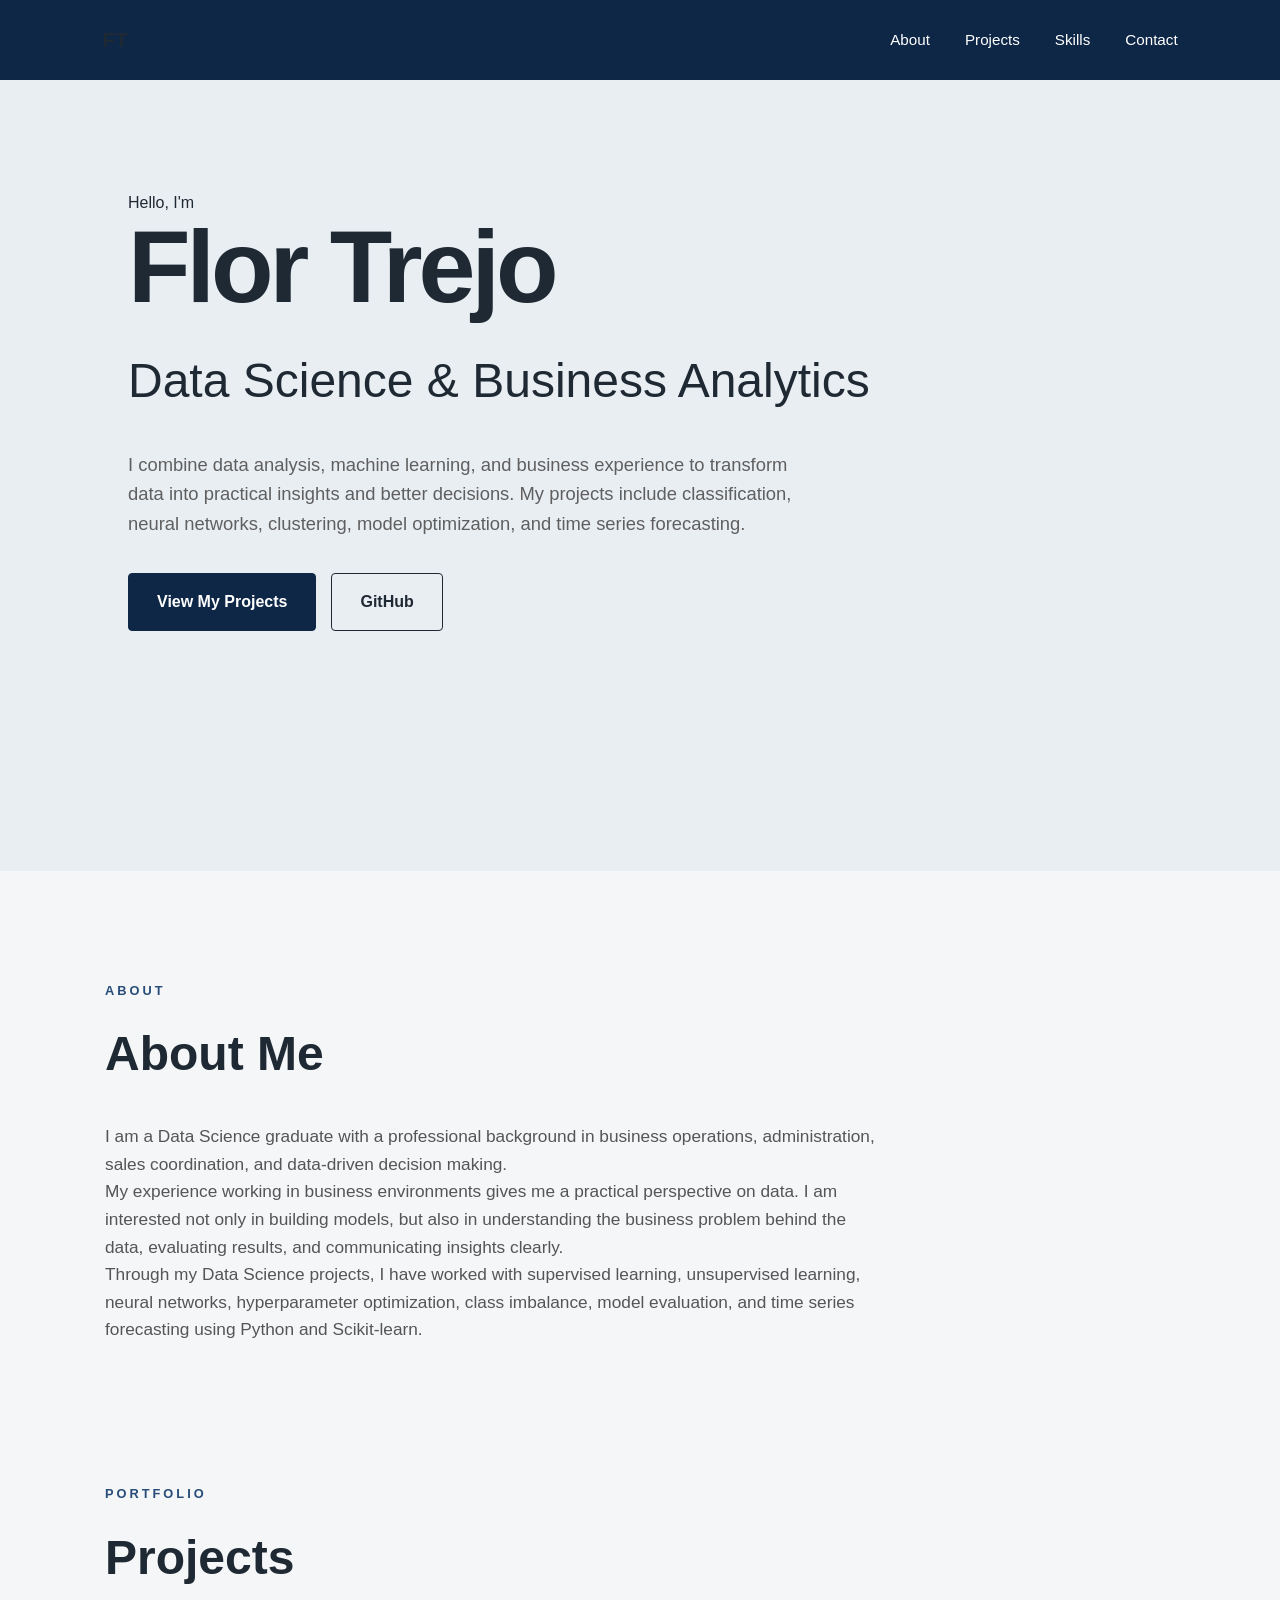
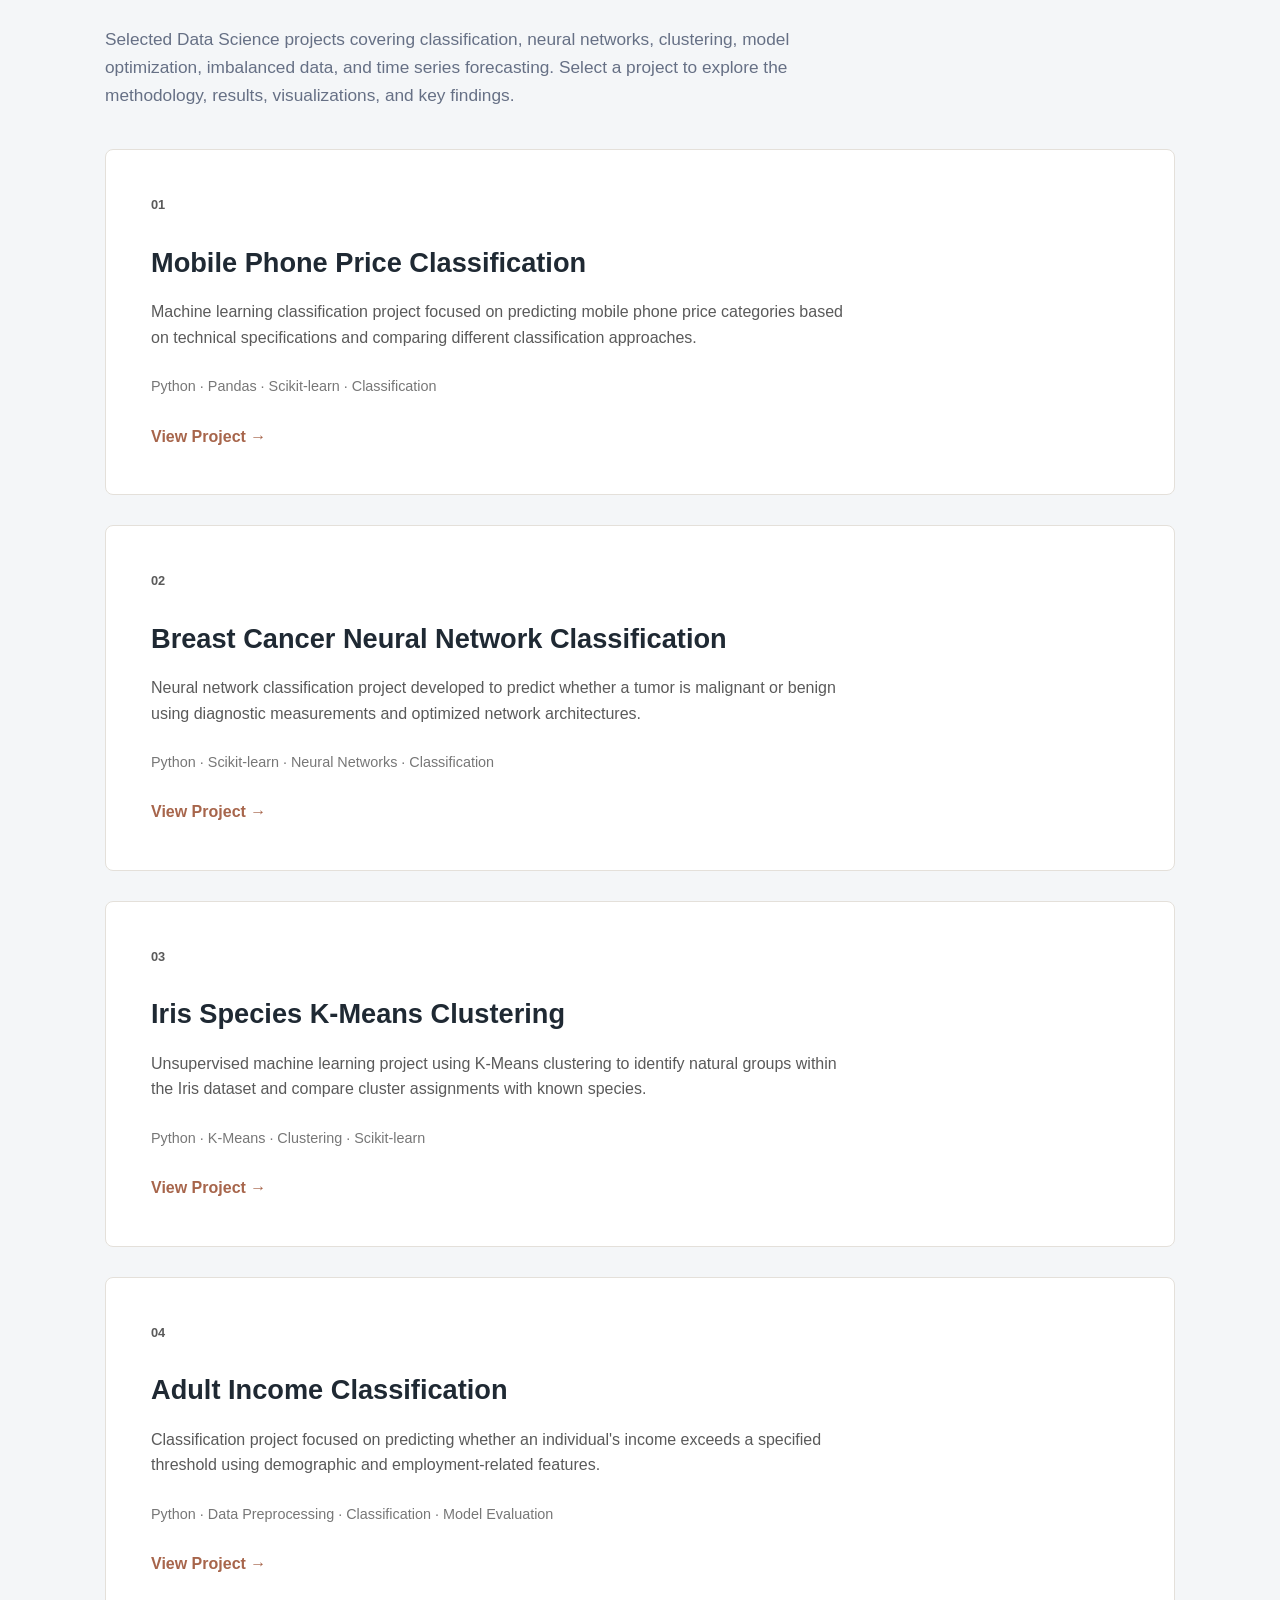
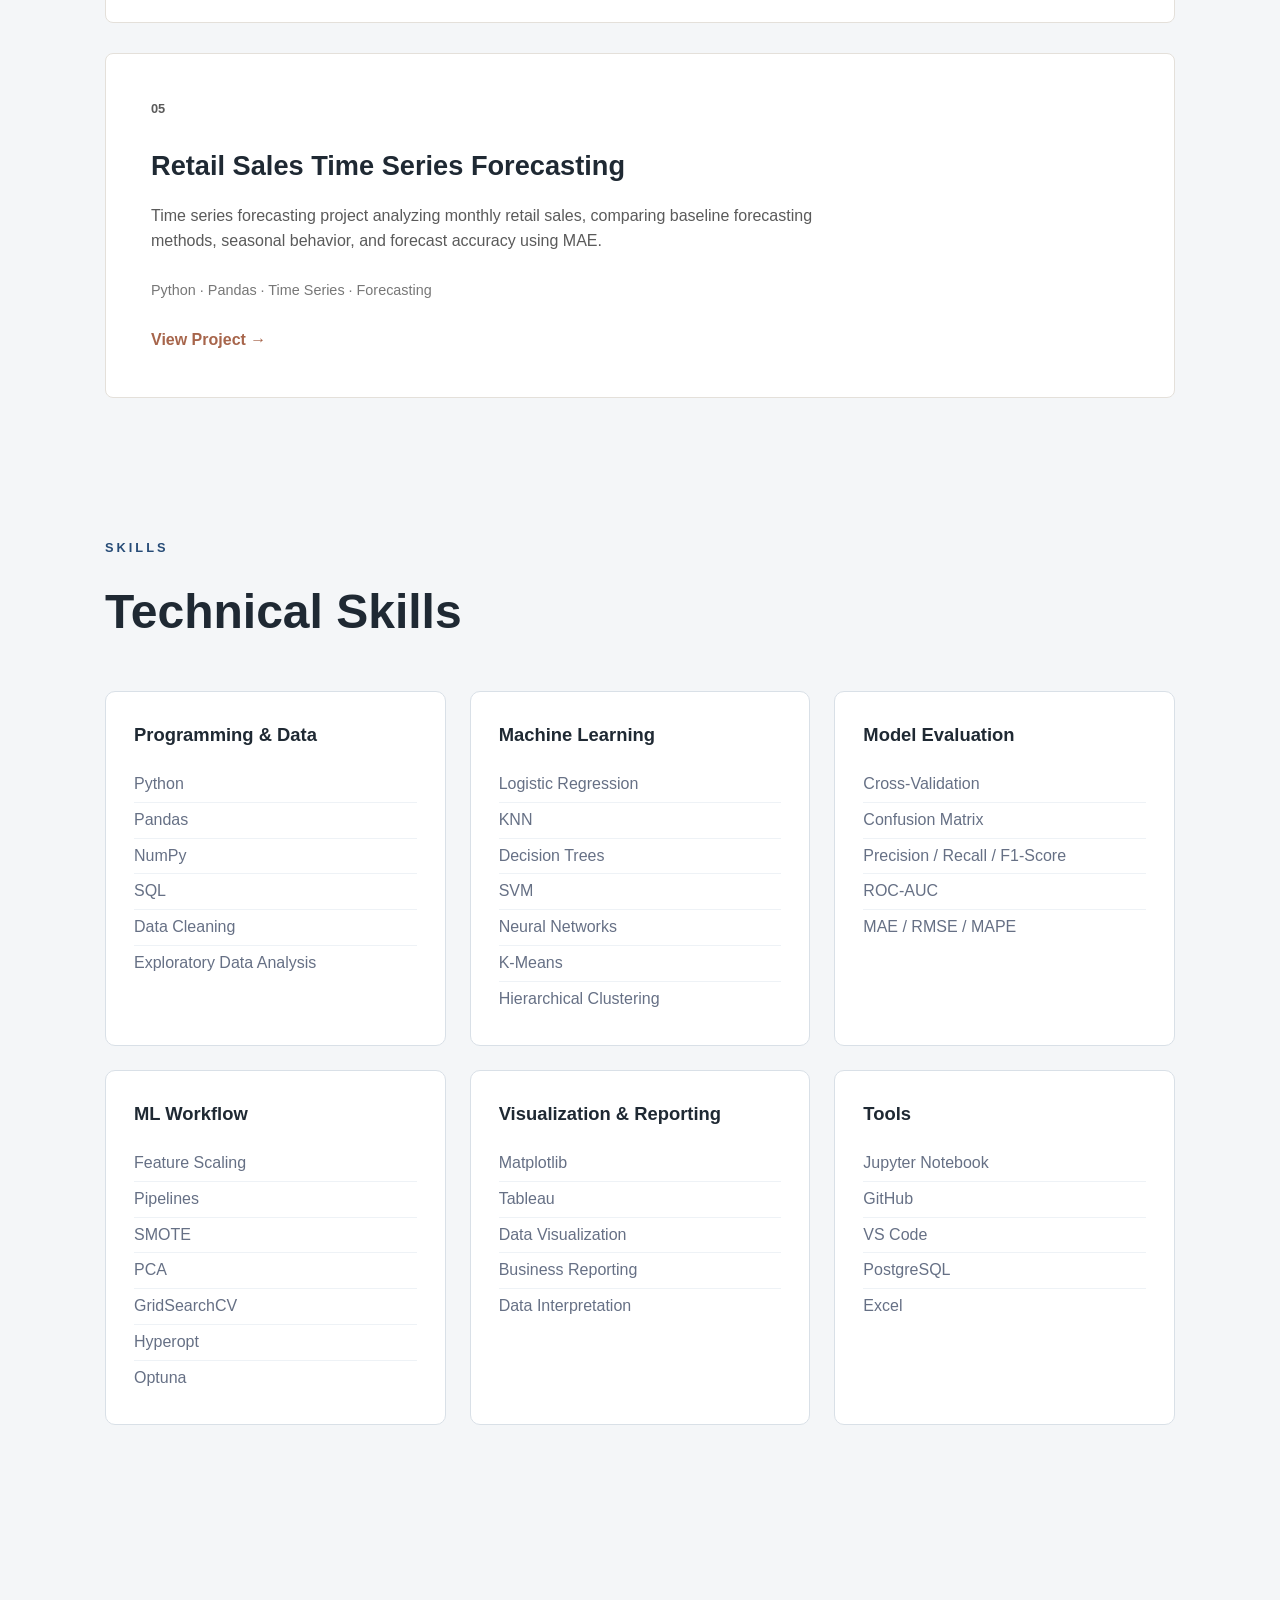
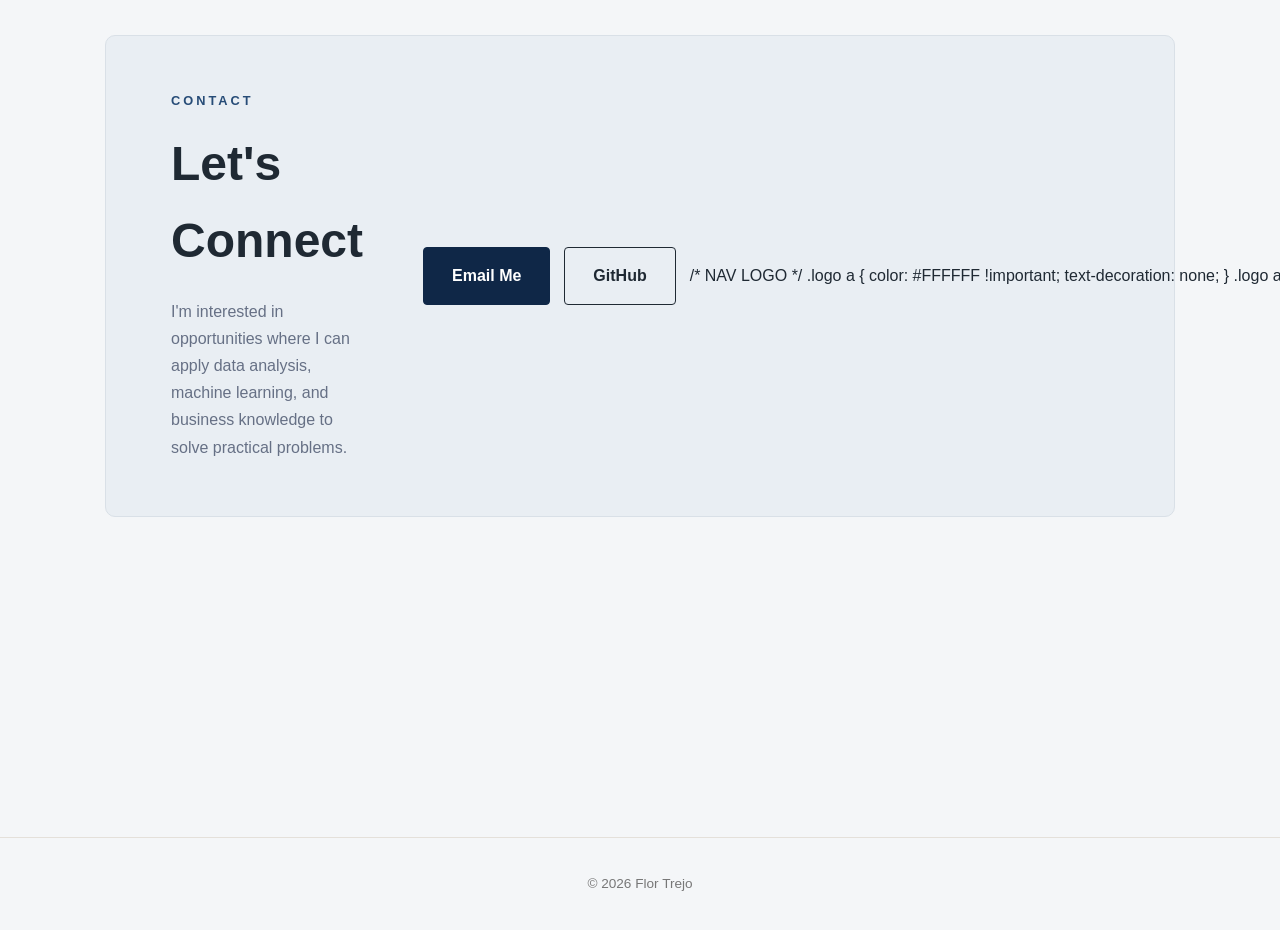
==== index.html @ 6ff49f72 "Update index.html" ====
<!DOCTYPE html>
<html lang="en">

<head>
    <meta charset="UTF-8">
    <meta name="viewport" content="width=device-width, initial-scale=1.0">

    <title>Flor Trejo | Data Science Portfolio</title>

    <link rel="stylesheet" href="style.css">
</head>

<body>

    <!-- Navigation -->
    <nav>
        <div class="logo">FT</div>

        <div class="nav-links">
            <a href="#about">About</a>
            <a href="#projects">Projects</a>
            <a href="#skills">Skills</a>
            <a href="#contact">Contact</a>
        </div>
    </nav>


    <!-- Hero Section -->
    <header>

        <p class="intro"><section class="hero">

    <div class="hero-content">

        <p class="hero-intro">Hello, I'm</p>

        <h1>Flor Trejo</h1>

        <h2>Data Science & Business Analytics</h2>

        <p class="hero-description">
            I combine data analysis, machine learning, and business experience
            to transform data into practical insights and better decisions.
            My projects include classification, neural networks, clustering,
            model optimization, and time series forecasting.
        </p>

        <div class="hero-buttons">

            <a href="#projects" class="primary-button">
                View My Projects
            </a>

            <a href="https://github.com/flortr3"
               target="_blank"
               class="secondary-button">
                GitHub
            </a>

        </div>

    </div>

</section>
        </p>

        </div>

    </header>

    <main>

        <!-- About -->
        <section id="about">

    <p class="section-label">ABOUT</p>

    <h2>About Me</h2>

    <p>
        I am a Data Science graduate with a professional background in
        business operations, administration, sales coordination, and
        data-driven decision making.
    </p>

    <p>
        My experience working in business environments gives me a practical
        perspective on data. I am interested not only in building models,
        but also in understanding the business problem behind the data,
        evaluating results, and communicating insights clearly.
    </p>

    <p>
        Through my Data Science projects, I have worked with supervised
        learning, unsupervised learning, neural networks, hyperparameter
        optimization, class imbalance, model evaluation, and time series
        forecasting using Python and Scikit-learn.
    </p>
        </section>

        <!-- Projects -->
<section id="projects">

    <p class="section-label">PORTFOLIO</p>

    <h2>Projects</h2>
    
<p class="projects-intro">
    Selected Data Science projects covering classification, neural networks,
    clustering, model optimization, imbalanced data, and time series
    forecasting. Select a project to explore the methodology, results,
    visualizations, and key findings.
</p>

    <!-- PROJECT 01 -->
    <div class="project-card">

        <p class="project-number">01</p>

        <h3>Mobile Phone Price Classification</h3>

        <p>
            Machine learning classification project focused on predicting
            mobile phone price categories based on technical specifications
            and comparing different classification approaches.
        </p>

        <div class="project-tools">
            Python · Pandas · Scikit-learn · Classification
        </div>

        <a href="projects/mobile-price.html" class="project-link">
    View Project →
        </a>

    </div>


    <!-- PROJECT 02 -->
    <div class="project-card">

        <p class="project-number">02</p>

        <h3>Breast Cancer Neural Network Classification</h3>

        <p>
            Neural network classification project developed to predict
            whether a tumor is malignant or benign using diagnostic
            measurements and optimized network architectures.
        </p>

        <div class="project-tools">
            Python · Scikit-learn · Neural Networks · Classification
        </div>

        <a href="projects/breast-cancer.html" class="project-link">
    View Project →
</a>

    </div>


    <!-- PROJECT 03 -->
    <div class="project-card">

        <p class="project-number">03</p>

        <h3>Iris Species K-Means Clustering</h3>

        <p>
            Unsupervised machine learning project using K-Means clustering
            to identify natural groups within the Iris dataset and compare
            cluster assignments with known species.
        </p>

        <div class="project-tools">
            Python · K-Means · Clustering · Scikit-learn
        </div>

       <a href="projects/iris-clustering.html" class="project-link">
    View Project →
</a>

    </div>


    <!-- PROJECT 04 -->
    <div class="project-card">

        <p class="project-number">04</p>

        <h3>Adult Income Classification</h3>

        <p>
            Classification project focused on predicting whether an
            individual's income exceeds a specified threshold using
            demographic and employment-related features.
        </p>

        <div class="project-tools">
            Python · Data Preprocessing · Classification · Model Evaluation
        </div>

        <a href="projects/adult-income.html" class="project-link">
    View Project →
</a>

    </div>


    <!-- PROJECT 05 -->
    <div class="project-card">

        <p class="project-number">05</p>

        <h3>Retail Sales Time Series Forecasting</h3>

        <p>
            Time series forecasting project analyzing monthly retail sales,
            comparing baseline forecasting methods, seasonal behavior,
            and forecast accuracy using MAE.
        </p>

        <div class="project-tools">
            Python · Pandas · Time Series · Forecasting
        </div>

<a href="projects/retail-forecasting.html" class="project-link">
    View Project →
</a>

    </div>

</section>


        <!-- Skills -->
    <section id="skills">

    <p class="section-label">SKILLS</p>

    <h2>Technical Skills</h2>

    <div class="skills-showcase">

        <div class="skill-card">
            <h3>Programming & Data</h3>
            <ul class="skill-list">
                <li>Python</li>
                <li>Pandas</li>
                <li>NumPy</li>
                <li>SQL</li>
                <li>Data Cleaning</li>
                <li>Exploratory Data Analysis</li>
            </ul>
        </div>

        <div class="skill-card">
            <h3>Machine Learning</h3>
            <ul class="skill-list">
                <li>Logistic Regression</li>
                <li>KNN</li>
                <li>Decision Trees</li>
                <li>SVM</li>
                <li>Neural Networks</li>
                <li>K-Means</li>
                <li>Hierarchical Clustering</li>
            </ul>
        </div>

        <div class="skill-card">
            <h3>Model Evaluation</h3>
            <ul class="skill-list">
                <li>Cross-Validation</li>
                <li>Confusion Matrix</li>
                <li>Precision / Recall / F1-Score</li>
                <li>ROC-AUC</li>
                <li>MAE / RMSE / MAPE</li>
            </ul>
        </div>

        <div class="skill-card">
            <h3>ML Workflow</h3>
            <ul class="skill-list">
                <li>Feature Scaling</li>
                <li>Pipelines</li>
                <li>SMOTE</li>
                <li>PCA</li>
                <li>GridSearchCV</li>
                <li>Hyperopt</li>
                <li>Optuna</li>
            </ul>
        </div>

        <div class="skill-card">
            <h3>Visualization & Reporting</h3>
            <ul class="skill-list">
                <li>Matplotlib</li>
                <li>Tableau</li>
                <li>Data Visualization</li>
                <li>Business Reporting</li>
                <li>Data Interpretation</li>
            </ul>
        </div>

        <div class="skill-card">
            <h3>Tools</h3>
            <ul class="skill-list">
                <li>Jupyter Notebook</li>
                <li>GitHub</li>
                <li>VS Code</li>
                <li>PostgreSQL</li>
                <li>Excel</li>
            </ul>
        </div>

    </div>

</section>   


        <!-- Contact -->
        <section id="contact">

    <div class="contact-card">

        <div class="contact-content">

            <div class="contact-text">

                <p class="section-label">CONTACT</p>

                <h2>Let's Connect</h2>

                <p>
                    I'm interested in opportunities where I can apply
                    data analysis, machine learning, and business knowledge
                    to solve practical problems.
                </p>

            </div>

            <div class="contact-buttons">

                <a href="mailto:flor.trejo.rdz@gmail.com"
   class="primary-button">
    Email Me
</a>

                <a href="https://github.com/flortr3"
                   target="_blank"
                   class="secondary-button">
                    GitHub
                </a>
/* NAV LOGO */

.logo a {
    color: #FFFFFF !important;
    text-decoration: none;
}

.logo a:hover {
    color: #D9E0E7 !important;
}
            </div>

        </div>

    </div>

</section>
      

    </main>


    <footer>
        <p>© 2026 Flor Trejo</p>
    </footer>

</body>

</html>
---- style.css ----
/* =========================
   GENERAL
========================= */

* {
    margin: 0;
    padding: 0;
    box-sizing: border-box;
}

html {
    scroll-behavior: smooth;
}

body {
    font-family: -apple-system, BlinkMacSystemFont, "Segoe UI", Roboto,
        Helvetica, Arial, sans-serif;

    background-color: #f8f7f4;
    color: #252525;
    line-height: 1.6;
}

a {
    text-decoration: none;
    color: inherit;
}

/* =========================
   NAVIGATION
========================= */

nav {
    width: 100%;
    height: 80px;

    display: flex;
    align-items: center;
    justify-content: space-between;

    padding: 0 8%;

    background-color: #f8f7f4;

    position: sticky;
    top: 0;
    z-index: 100;

    border-bottom: 1px solid #e4e0da;
}

.logo {
    font-size: 1.25rem;
    font-weight: 700;
    letter-spacing: 1px;
}

.nav-links {
    display: flex;
    gap: 35px;
}

.nav-links a {
    font-size: 0.95rem;
    color: #4c4c4c;
    transition: 0.2s;
}

.nav-links a:hover {
    color: #a7654b;
}

/* =========================
   HERO
========================= */

header {
    min-height: 78vh;

    display: flex;
    flex-direction: column;
    justify-content: center;

    padding: 100px 10%;

    background-color: var(--section-background);
}

.intro {
    font-size: 1.05rem;
    margin-bottom: 10px;
    color: #a7654b;
    font-weight: 600;
}

header h1 {
    font-size: clamp(4rem, 8vw, 7rem);
    line-height: 1;
    letter-spacing: -4px;
    margin-bottom: 25px;
}

header h2 {
    font-size: clamp(1.5rem, 3vw, 2.3rem);
    font-weight: 500;
    margin-bottom: 20px;
}

.hero-description {
    max-width: 700px;
    font-size: 1.15rem;
    color: #5f5f5f;
    margin-bottom: 35px;
}

.hero-buttons {
    display: flex;
    gap: 15px;
    flex-wrap: wrap;
}

/* =========================
   BUTTONS
========================= */

.primary-button {
    display: inline-block;
    background-color: #0F2747;
    color: #FFFFFF;
    padding: 15px 28px;
    border-radius: 4px;
    text-decoration: none;
    font-weight: 600;
    border: 1px solid #0F2747;
    transition: all 0.2s ease;
}

.primary-button:hover {
    background-color: #274C77;
    border-color: #274C77;
}

.secondary-button {
    display: inline-block;
    background-color: transparent;
    color: #1F2933;
    padding: 15px 28px;
    border-radius: 4px;
    text-decoration: none;
    font-weight: 600;
    border: 1px solid #1F2933;
    transition: all 0.2s ease;
}

.secondary-button:hover {
    background-color: #0F2747;
    color: #FFFFFF;
    border-color: #0F2747;
}
/* =========================
   MAIN
========================= */

main {
    max-width: 1150px;
    margin: auto;
    padding: 110px 40px;
}

section {
    margin-bottom: 140px;
}

.section-label {
    font-size: 0.8rem;
    letter-spacing: 3px;
    font-weight: 700;
    color: #a7654b;
    margin-bottom: 15px;
}

section h2 {
    font-size: clamp(2rem, 4vw, 3rem);
    margin-bottom: 30px;
}

section > p {
    max-width: 780px;
    font-size: 1.08rem;
    color: #555;
}

/* =========================
   PROJECT
========================= */

.project-card {
    margin-top: 30px;
margin-bottom: 30px;

    background-color: #ffffff;

    border: 1px solid #e4e0da;

    padding: 45px;

    border-radius: 8px;

    transition: transform 0.2s, box-shadow 0.2s;
}

.project-card:hover {
    transform: translateY(-4px);

    box-shadow:
        0 12px 30px rgba(0, 0, 0, 0.07);
}

.project-number {
    font-size: 0.8rem;
    font-weight: 700;
    color: #a7654b;
    margin-bottom: 25px;
}

.project-card h3 {
    font-size: 1.7rem;
    margin-bottom: 15px;
}

.project-card > p {
    max-width: 700px;
    color: #5a5a5a;
}

.project-tools {
    margin-top: 25px;
    margin-bottom: 25px;

    font-size: 0.9rem;
    color: #777;
}

.project-link {
    font-weight: 600;
    color: #a7654b;
}

.project-link:hover {
    text-decoration: underline;
}

/* =========================
   SKILLS
========================= */

.skills-grid {
    display: grid;

    grid-template-columns:
        repeat(auto-fit, minmax(180px, 1fr));

    gap: 15px;

    margin-top: 35px;
}

.skills-grid span {
    background-color: white;

    border: 1px solid #e4e0da;

    padding: 16px 20px;

    border-radius: 5px;

    font-size: 0.95rem;
}

/* =========================
   CONTACT
========================= */

.contact-card {
    background-color: var(--section-background);
    border: 1px solid var(--border);
    border-radius: 10px;
}

/* =========================
   PROJECT RESOURCES
========================= */

.resource-section {
    background-color: #E9EEF3;
    border-radius: 10px;
    padding: 50px 55px;
}

.resource-content {
    display: flex;
    align-items: flex-end;
    justify-content: space-between;
    gap: 50px;
}

.resource-content h2 {
    margin-bottom: 15px;
}

.resource-content p:not(.section-label) {
    max-width: 650px;
    color: #5f5f5f;
}

.resource-buttons {
    display: flex;
    gap: 14px;
    flex-shrink: 0;
}

/* =========================
   FOOTER
========================= */

footer {
    border-top: 1px solid #e4e0da;

    padding: 35px 8%;

    text-align: center;

    font-size: 0.85rem;
    color: #777;
}

/* =========================
   MOBILE
========================= */
/* =========================
   PROJECT RESULTS
========================= */

.results-grid {
    display: grid;
    grid-template-columns: repeat(auto-fit, minmax(200px, 1fr));
    gap: 20px;
    margin-top: 40px;
}

.result-card {
    background-color: white;
    border: 1px solid #e4e0da;
    border-radius: 8px;
    padding: 30px;
}

.result-card p {
    font-size: 0.9rem;
    color: #666;
    margin-bottom: 10px;
}

.result-card h3 {
    font-size: 2.2rem;
    margin-bottom: 5px;
}

.result-card span {
    font-size: 0.8rem;
    color: #a7654b;
    text-transform: uppercase;
    letter-spacing: 1px;
}


.findings-list {
    margin-top: 40px;
    display: grid;
    gap: 25px;
}

.findings-list div {
    border-left: 3px solid #a7654b;
    padding-left: 25px;
}

.findings-list strong {
    display: block;
    font-size: 1.15rem;
    margin-bottom: 5px;
}

.findings-list p {
    color: #666;
    max-width: 750px;
}
/* =========================
   PROJECT VISUALIZATIONS
========================= */

.visualization-grid {
    display: grid;
    grid-template-columns: repeat(auto-fit, minmax(300px, 1fr));
    gap: 30px;
    margin-top: 45px;
}

.visualization-card {
    background-color: white;
    border: 1px solid #e4e0da;
    border-radius: 8px;
    overflow: hidden;
}

.visualization-card img {
    width: 100%;
    display: block;
}

.visualization-card h3 {
    font-size: 1.15rem;
    padding: 22px 25px 8px;
}

.visualization-card p {
    padding: 0 25px 25px;
    color: #666;
    font-size: 0.95rem;
}

.contribution-result {
    max-width: 320px;
    margin-top: 35px;
}

/* =========================
   SHARED PROJECT COLOR SYSTEM
========================= */

:root {

    --background: #F4F6F8;

    --section-background: #E9EEF3;

    --card-background: #FFFFFF;

    --text-primary: #1F2933;

    --text-secondary: #667085;

    --accent: #274C77;

    --border: #D9E0E7;

    --navy: #0F2747;
}


/* GENERAL PROJECT COLORS */

body {
    background-color: var(--background);
    color: var(--text-primary);
}

main {
    background-color: var(--background);
}

section {
    background-color: transparent;
}


/* LABELS */

.section-label {
    color: var(--accent);
}


/* RESULT CARDS */

.result-card {
    background-color: var(--card-background);
    border: 1px solid var(--border);
}

.result-card p {
    color: var(--text-secondary);
}

.result-card span {
    color: var(--accent);
}


/* SKILL CARDS */

.skills-grid span {
    background-color: var(--card-background);
    border: 1px solid var(--border);
    color: var(--text-primary);
}


/* FINDINGS */

.findings-list div {
    border-left-color: var(--accent);
}

.findings-list p {
    color: var(--text-secondary);
}

/* VISUALIZATION CARDS */

.visualization-card {
    background-color: var(--card-background);
    border: 1px solid var(--border);
}

.visualization-card p {
    color: var(--text-secondary);
}


/* RESOURCES */

.resource-section {
    background-color: #E9EEF3;
    border-radius: 10px;
    padding: 70px 80px;
}

.resource-content {
    display: flex;
    align-items: center;
    justify-content: space-between;
    gap: 60px;
}

.resource-content > div:first-child {
    max-width: 620px;
}

.resource-buttons {
    display: flex;
    gap: 16px;
    flex-wrap: wrap;
}

/* BUTTONS */

.primary-button {
    background-color: var(--navy);
    color: white;
}

.primary-button:hover {
    background-color: var(--accent);
}

.secondary-button {
    border: 1px solid var(--text-primary);
    color: var(--text-primary);
}

.secondary-button:hover {
    background-color: var(--text-primary);
    color: white;
}
/* =========================
   PORTFOLIO SKILLS
========================= */

.skill-category {
    background-color: white;
    border: 1px solid var(--border);
    border-radius: 8px;
    padding: 28px;
}

.skill-category h3 {
    font-size: 1.05rem;
    margin-bottom: 12px;
}

.skill-category p {
    color: var(--text-secondary);
    line-height: 1.7;
    font-size: 0.95rem;
}

/* PROJECT INTRO */

.projects-intro {
    max-width: 760px;
    color: var(--text-secondary);
    margin-bottom: 40px;
}

/* CONTACT BUTTONS */

/* =========================
   HOMEPAGE SKILLS SECTION
========================= */

.skills-showcase {
    display: grid;
    grid-template-columns: repeat(3, minmax(0, 1fr));
    gap: 24px;
    margin-top: 40px;
}

.skill-card {
    background-color: #FFFFFF;
    border: 1px solid #D9E0E7;
    border-radius: 10px;
    padding: 28px;
}

.skill-card h3 {
    font-size: 1.15rem;
    margin-bottom: 18px;
    color: #1F2933;
}

.skill-list {
    list-style: none;
    padding: 0;
    margin: 0;
}

.skill-list li {
    color: #667085;
    line-height: 1.8;
    padding: 3px 0;
    border-bottom: 1px solid #EEF2F6;
}

.skill-list li:last-child {
    border-bottom: none;
}
/* =========================
   CONTACT SECTION - FINAL
========================= */

#contact {
    padding-top: 70px;
    padding-bottom: 70px;
}

.contact-card {
    background-color: var(--section-background);
    border: 1px solid var(--border);
    border-radius: 10px;
    padding: 55px 65px;
}

.contact-content {
    display: flex;
    align-items: center;
    justify-content: space-between;
    gap: 60px;
}

.contact-text {
    max-width: 680px;
}

.contact-text h2 {
    margin-bottom: 18px;
}

.contact-text p:not(.section-label) {
    color: var(--text-secondary);
    line-height: 1.7;
    margin: 0;
}

.contact-buttons {
    display: flex;
    align-items: center;
    gap: 14px;
    flex-shrink: 0;
}

@media (max-width: 768px) {
   .contact-card {
    padding: 40px 25px;
}

.contact-content {
    flex-direction: column;
    align-items: flex-start;
    gap: 30px;
}

.contact-buttons {
    width: 100%;
    flex-direction: column;
}

.contact-buttons a {
    width: 100%;
    text-align: center;
}
   .skills-showcase {
    grid-template-columns: 1fr;
}
   nav {
    background-color: #0F2747;
}

.resource-section {
    padding: 40px 25px;
}

.resource-content {
    flex-direction: column;
    align-items: flex-start;
    gap: 30px;
}

.resource-buttons {
    width: 100%;
    flex-direction: column;
}

.resource-buttons a {
    width: 100%;
    text-align: center;
}
.resource-section {
    padding: 35px 25px;
}

.resource-content {
    flex-direction: column;
    align-items: flex-start;
    gap: 30px;
}

.resource-buttons {
    width: 100%;
    flex-direction: column;
}

.resource-buttons a {
    text-align: center;
    width: 100%;
}
    nav {
        height: 70px;
        padding: 0 25px;
    }

    .nav-links {
        gap: 15px;
    }

    .nav-links a {
        font-size: 0.8rem;
    }

    header {
        min-height: 75vh;
        padding: 80px 25px;
    }

    header h1 {
        letter-spacing: -2px;
    }

    main {
        padding: 80px 25px;
    }

    section {
        margin-bottom: 90px;
    }

    .project-card {
        padding: 30px;
    }

    #contact {
        padding: 35px 25px;
    }
}

/* =========================
   NAVIGATION - DEEP NAVY
========================= */

nav {
    background-color: #0F2747;
    border-bottom: none;
}

.nav-links a {
    color: #FFFFFF;
}

.nav-links a:hover {
    color: #B8C7D9;
}

.logo a {
    color: #FFFFFF;
    font-weight: 700;
    text-decoration: none;
    letter-spacing: 1px;
}

/* =========================
   PROJECT PAGE COLORS
========================= */

body {
    background-color: #F4F6F8;
    color: #1F2933;
}

main {
    background-color: #F4F6F8;
}

.section-label {
    color: #274C77;
}

.result-card {
    background-color: #FFFFFF;
    border: 1px solid #D9E0E7;
}

.result-card p {
    color: #667085;
}

.result-card span {
    color: #274C77;
}

.visualization-card {
    background-color: #FFFFFF;
    border: 1px solid #D9E0E7;
}

.visualization-card p {
    color: #667085;
}

.findings-list div {
    border-left: 3px solid #274C77;
}

.findings-list p {
    color: #667085;
}

.skills-grid span {
    background-color: #FFFFFF;
    border: 1px solid #D9E0E7;
    color: #1F2933;
}
.logo a {
    color: #FFFFFF !important;
}

.resource-section {
    background-color: #E9EEF3;
}
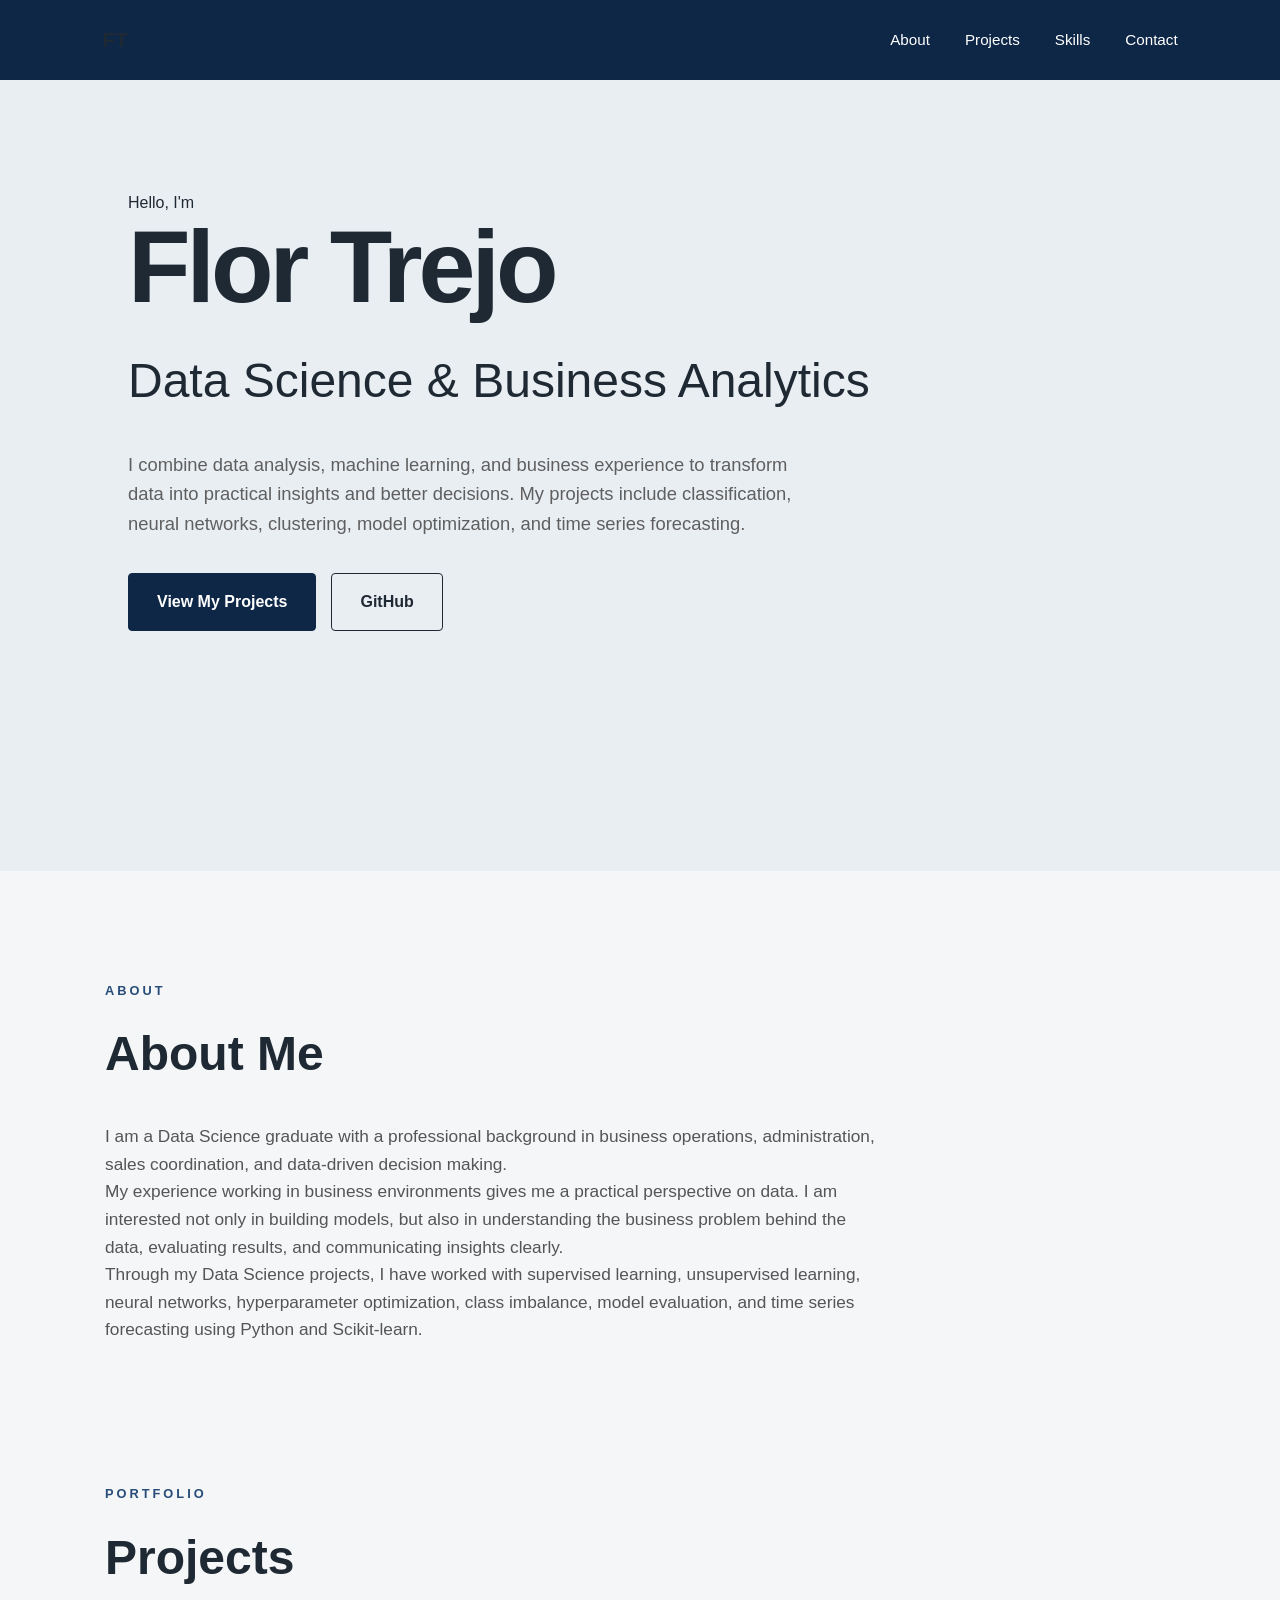
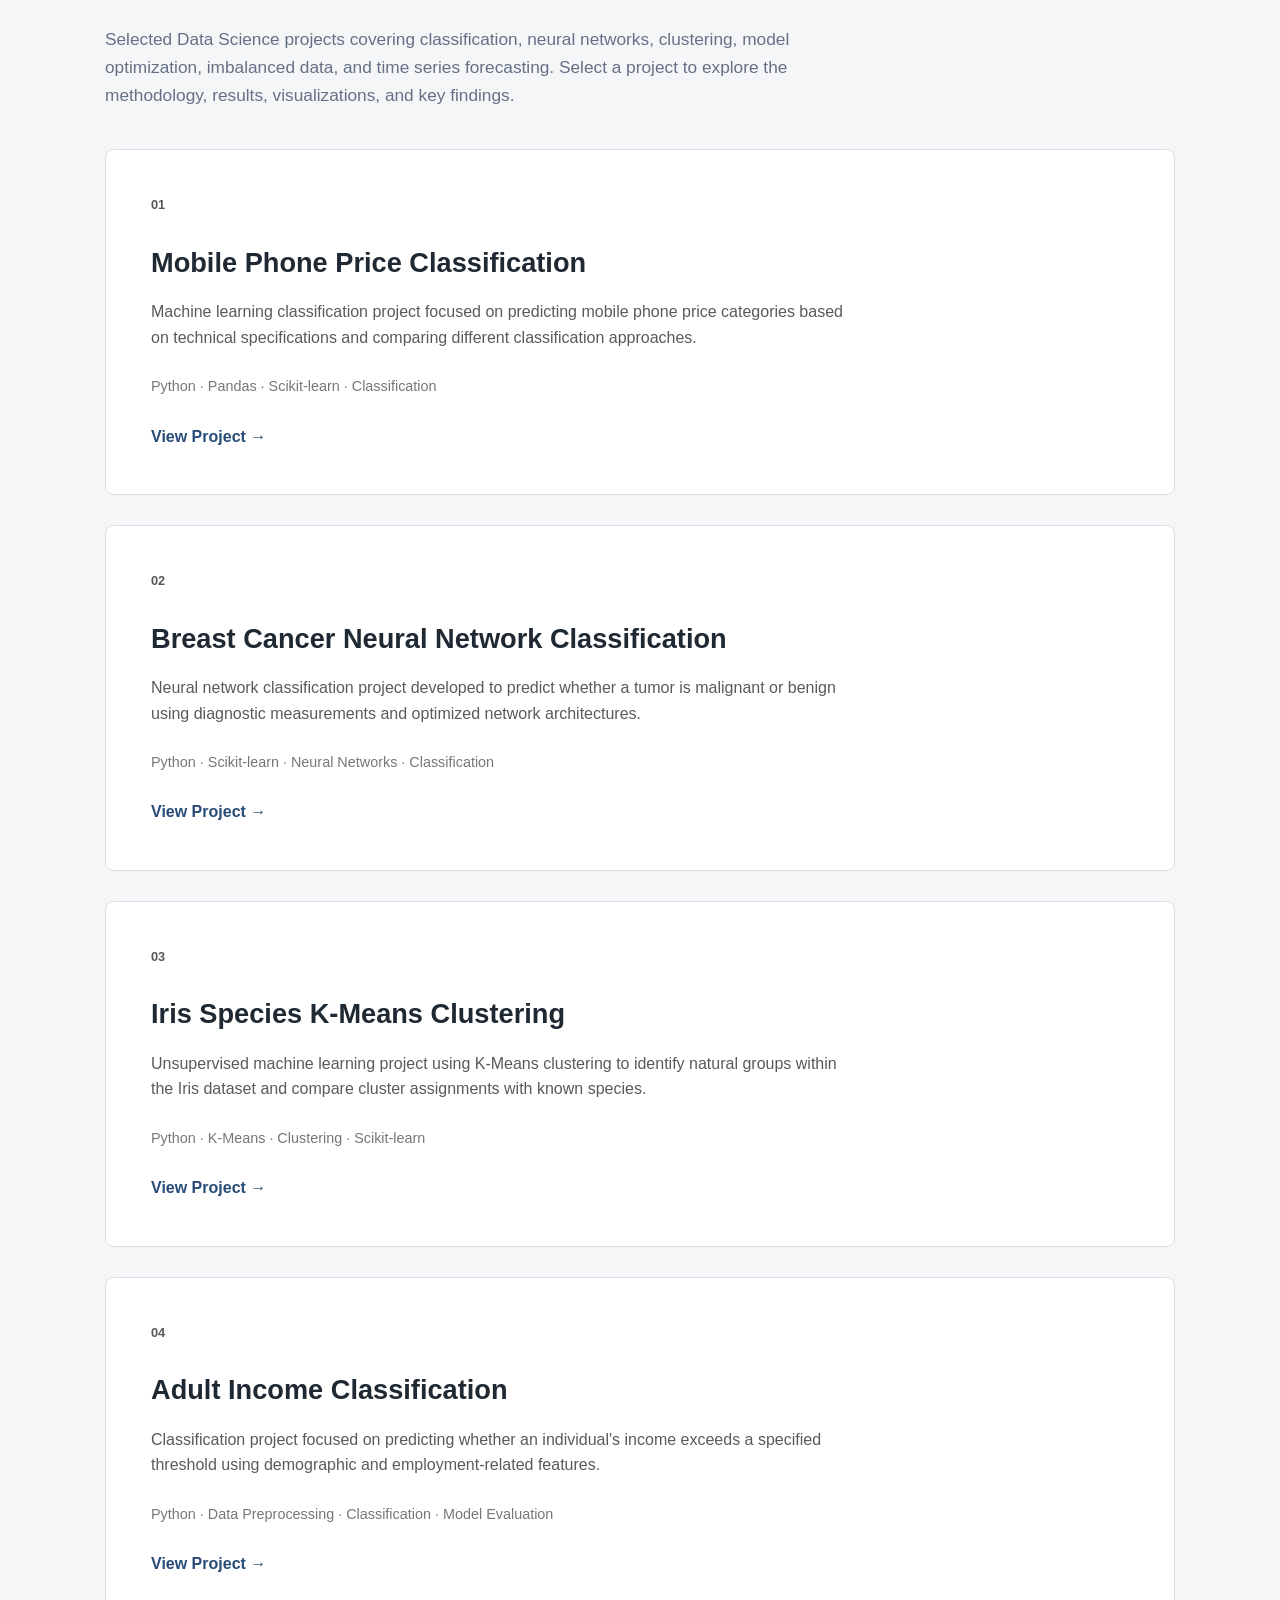
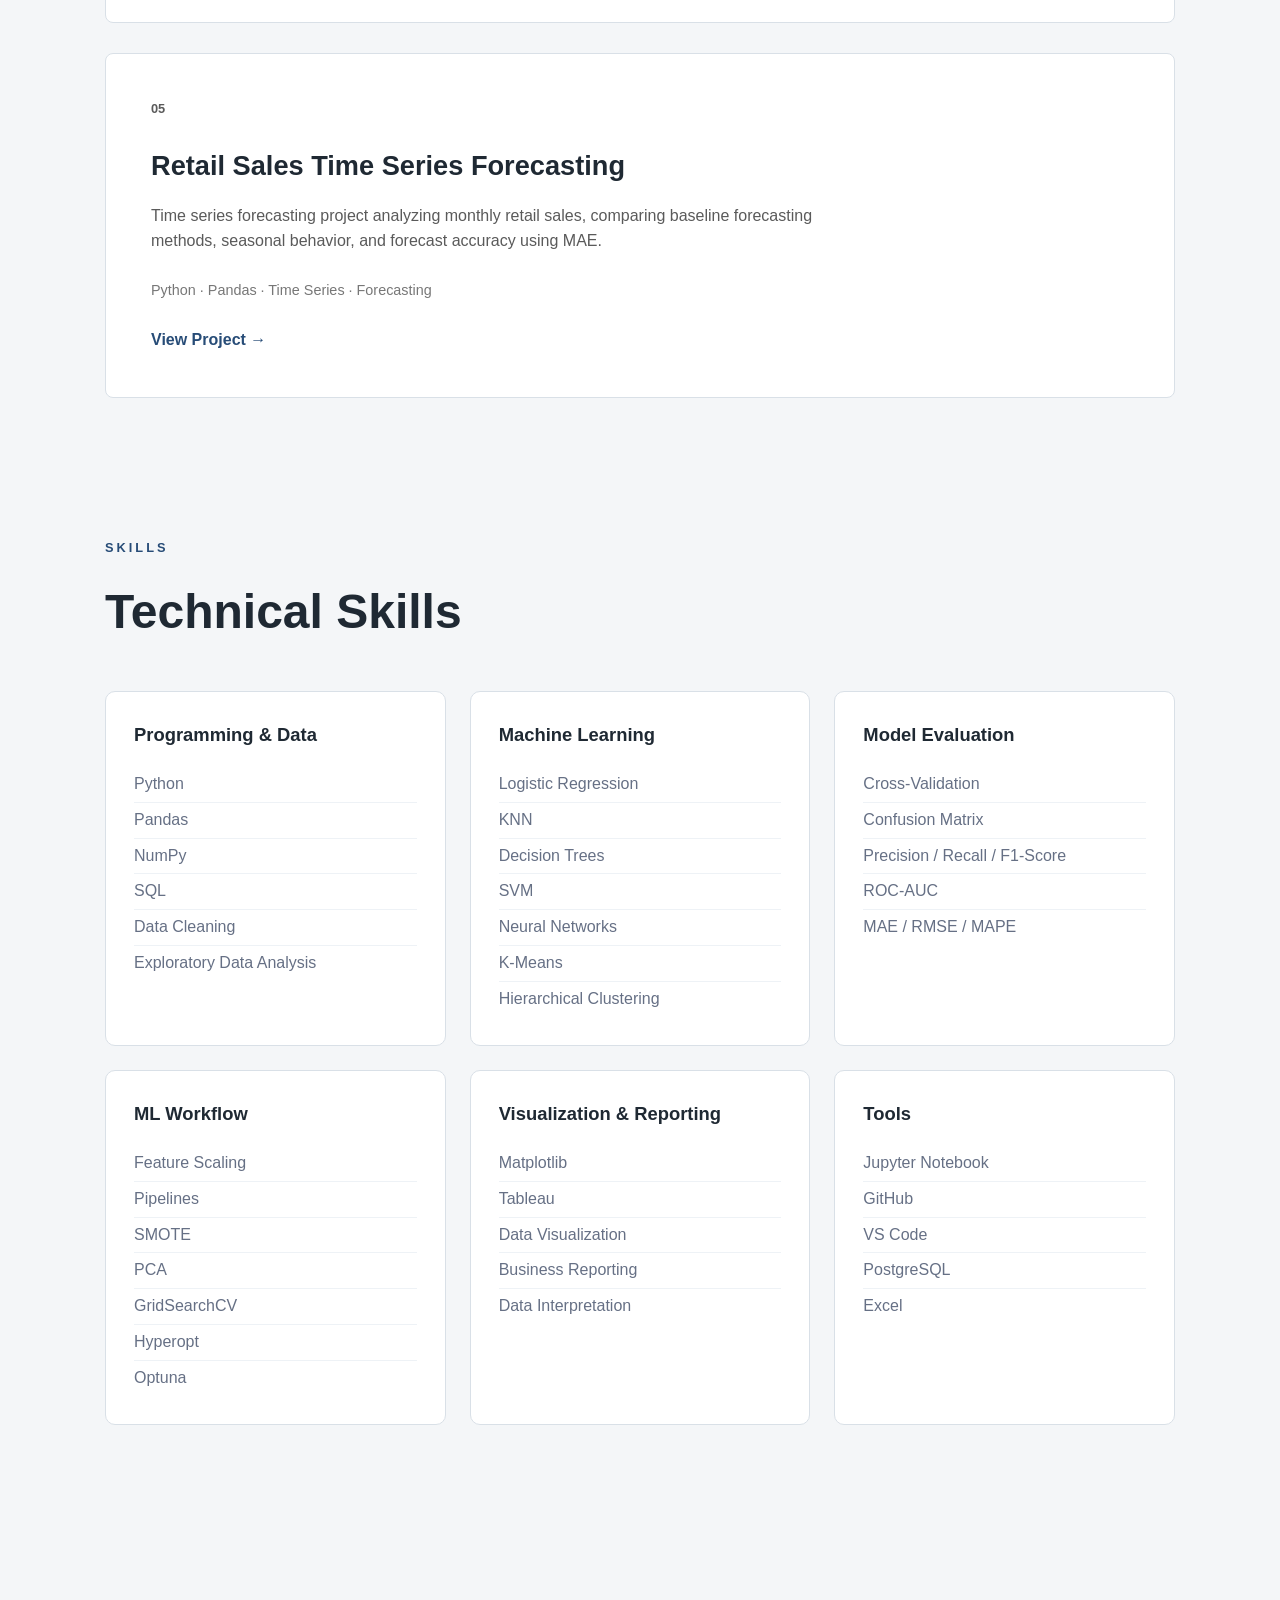
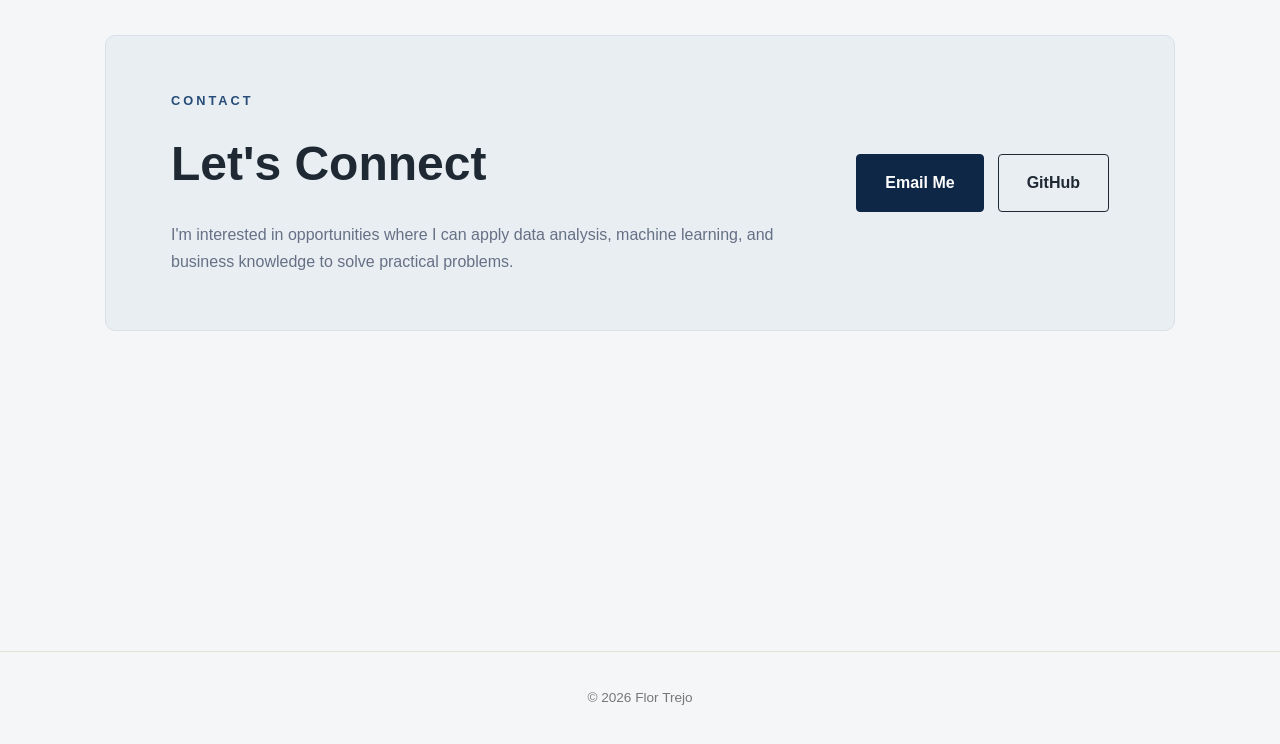
==== commit 9e0e3f72: "Update index.html" ====
--- a/index.html
+++ b/index.html
@@ -352,27 +352,8 @@
                    class="secondary-button">
                     GitHub
                 </a>
-/* NAV LOGO */
-
-.logo a {
-    color: #FFFFFF !important;
-    text-decoration: none;
-}
-
-.logo a:hover {
-    color: #D9E0E7 !important;
-}
-            </div>
-
-        </div>
-
-    </div>
-
-</section>
-      
 
     </main>
-
 
     <footer>
         <p>© 2026 Flor Trejo</p>
@@ -381,3 +362,5 @@
 </body>
 
 </html>
+
+                
--- a/style.css
+++ b/style.css
@@ -241,15 +241,21 @@
     color: #777;
 }
 
+/* PROJECT LINKS */
+
 .project-link {
+    color: #274C77 !important;
     font-weight: 600;
-    color: #a7654b;
+    text-decoration: none;
 }
 
 .project-link:hover {
-    text-decoration: underline;
-}
-
+    color: #0F2747 !important;
+}
+.project-card {
+    background-color: #FFFFFF;
+    border: 1px solid #D9E0E7;
+}
 /* =========================
    SKILLS
 ========================= */
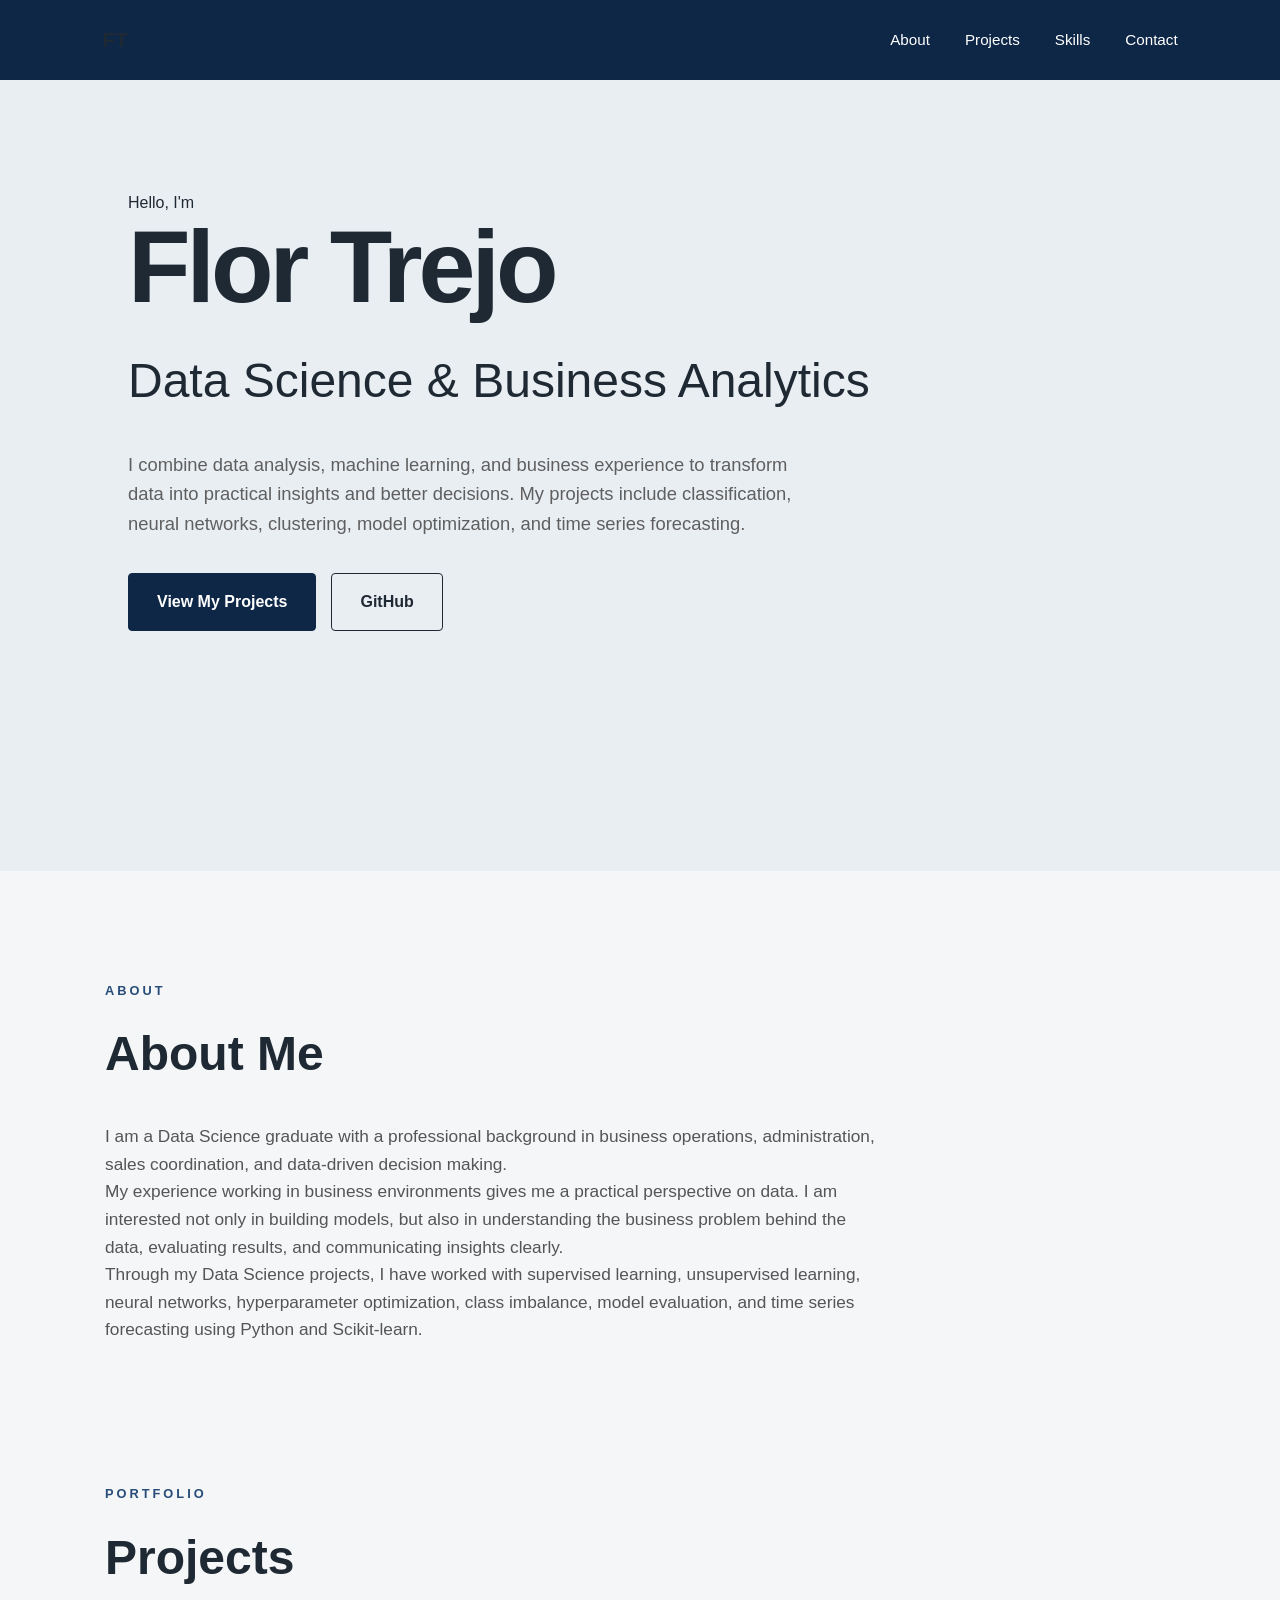
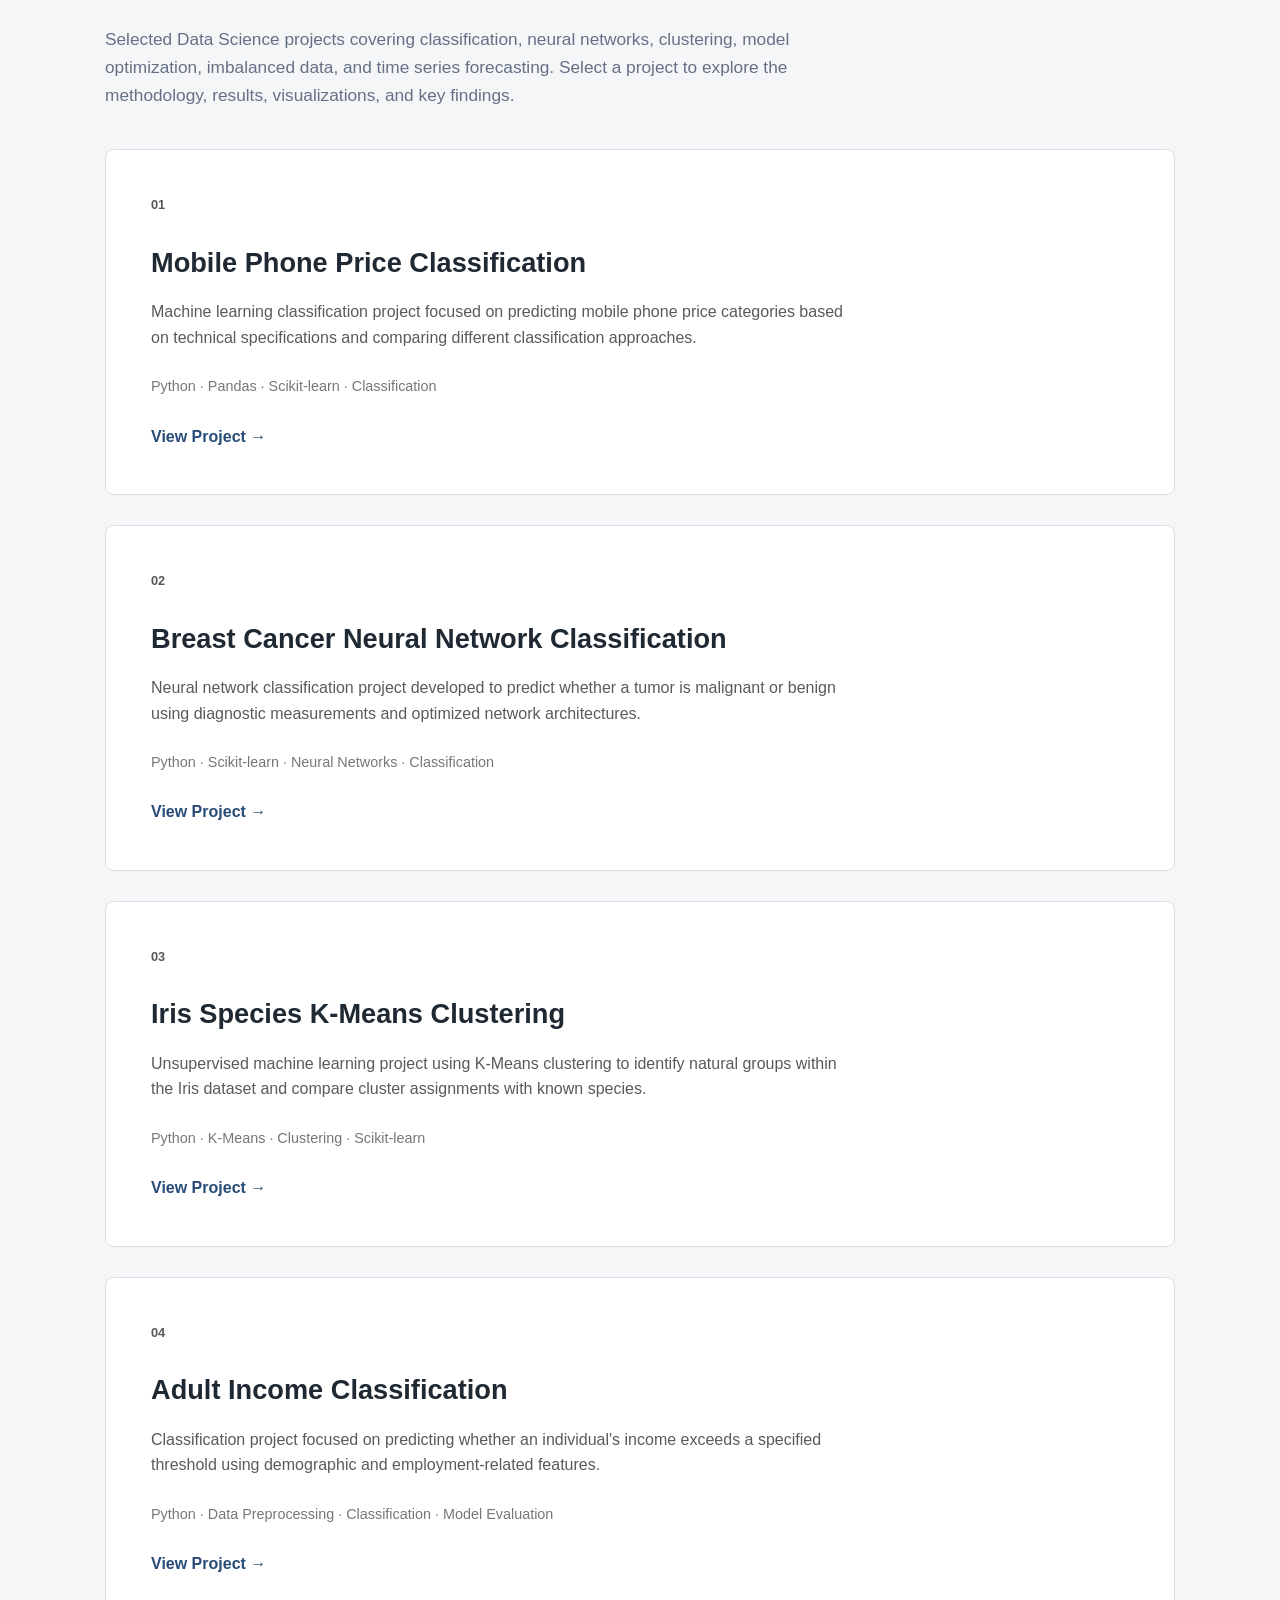
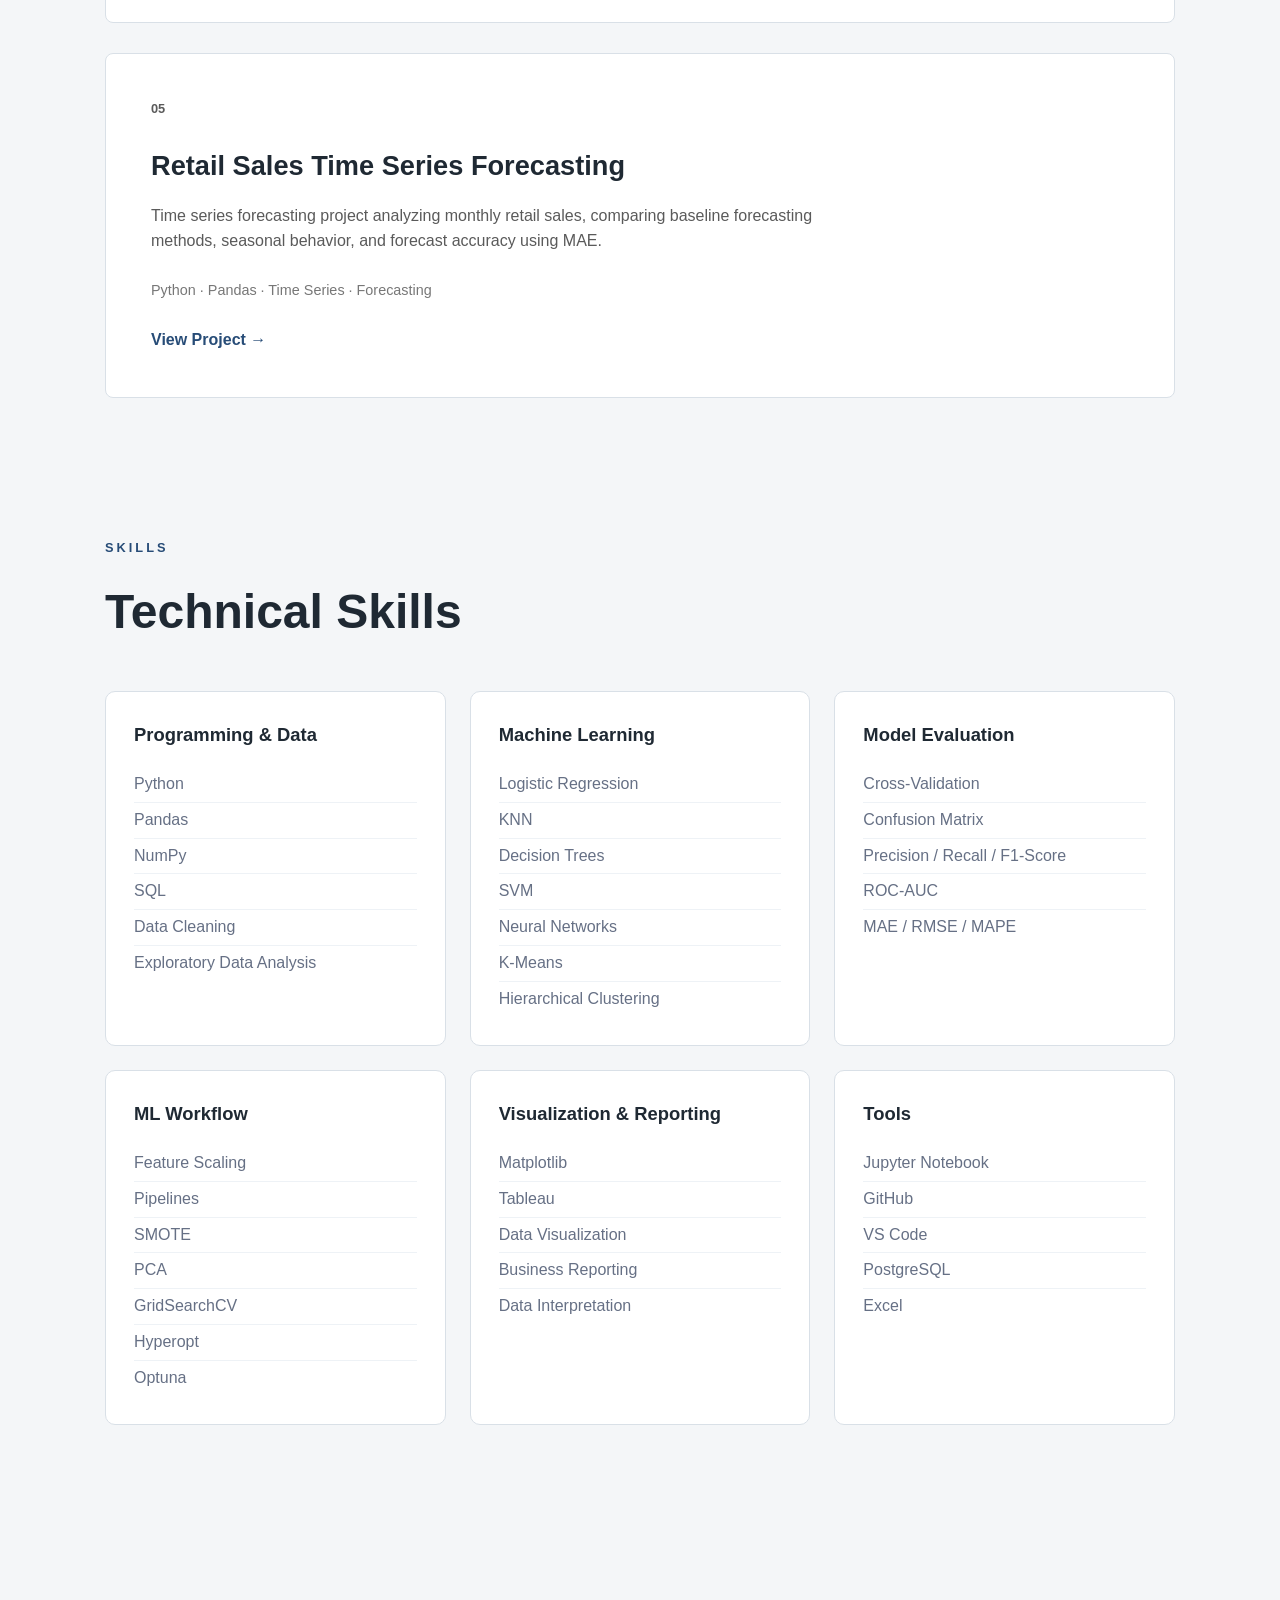
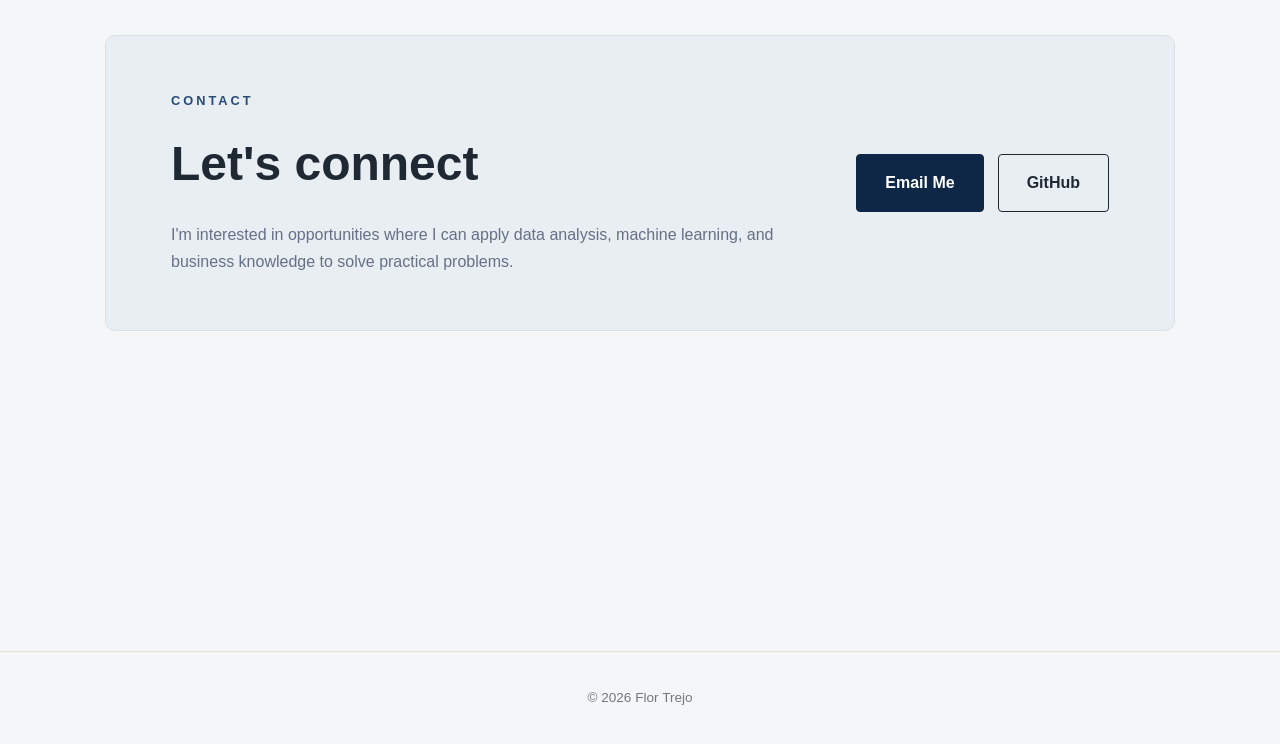
==== commit 73c56cfd: "Update index.html" ====
--- a/index.html
+++ b/index.html
@@ -330,7 +330,7 @@
 
                 <p class="section-label">CONTACT</p>
 
-                <h2>Let's Connect</h2>
+                <h2>Let's connect</h2>
 
                 <p>
                     I'm interested in opportunities where I can apply
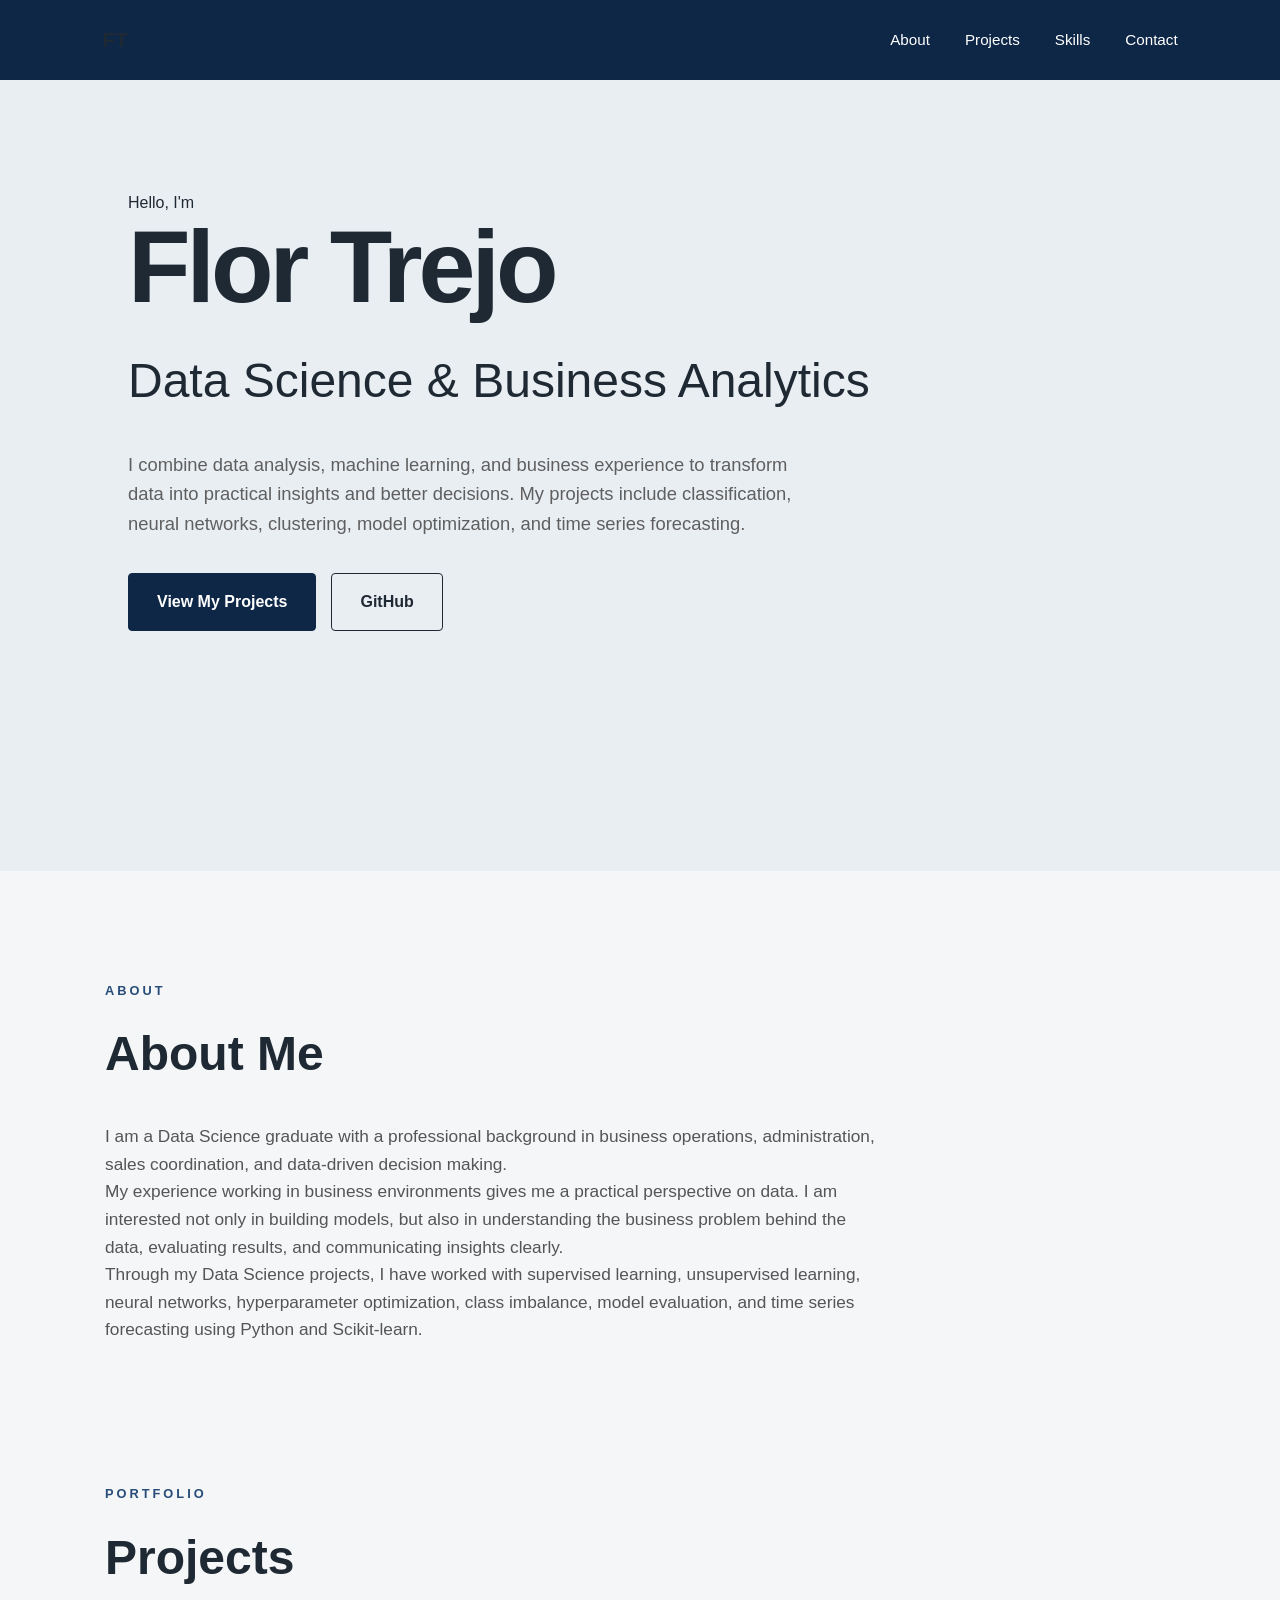
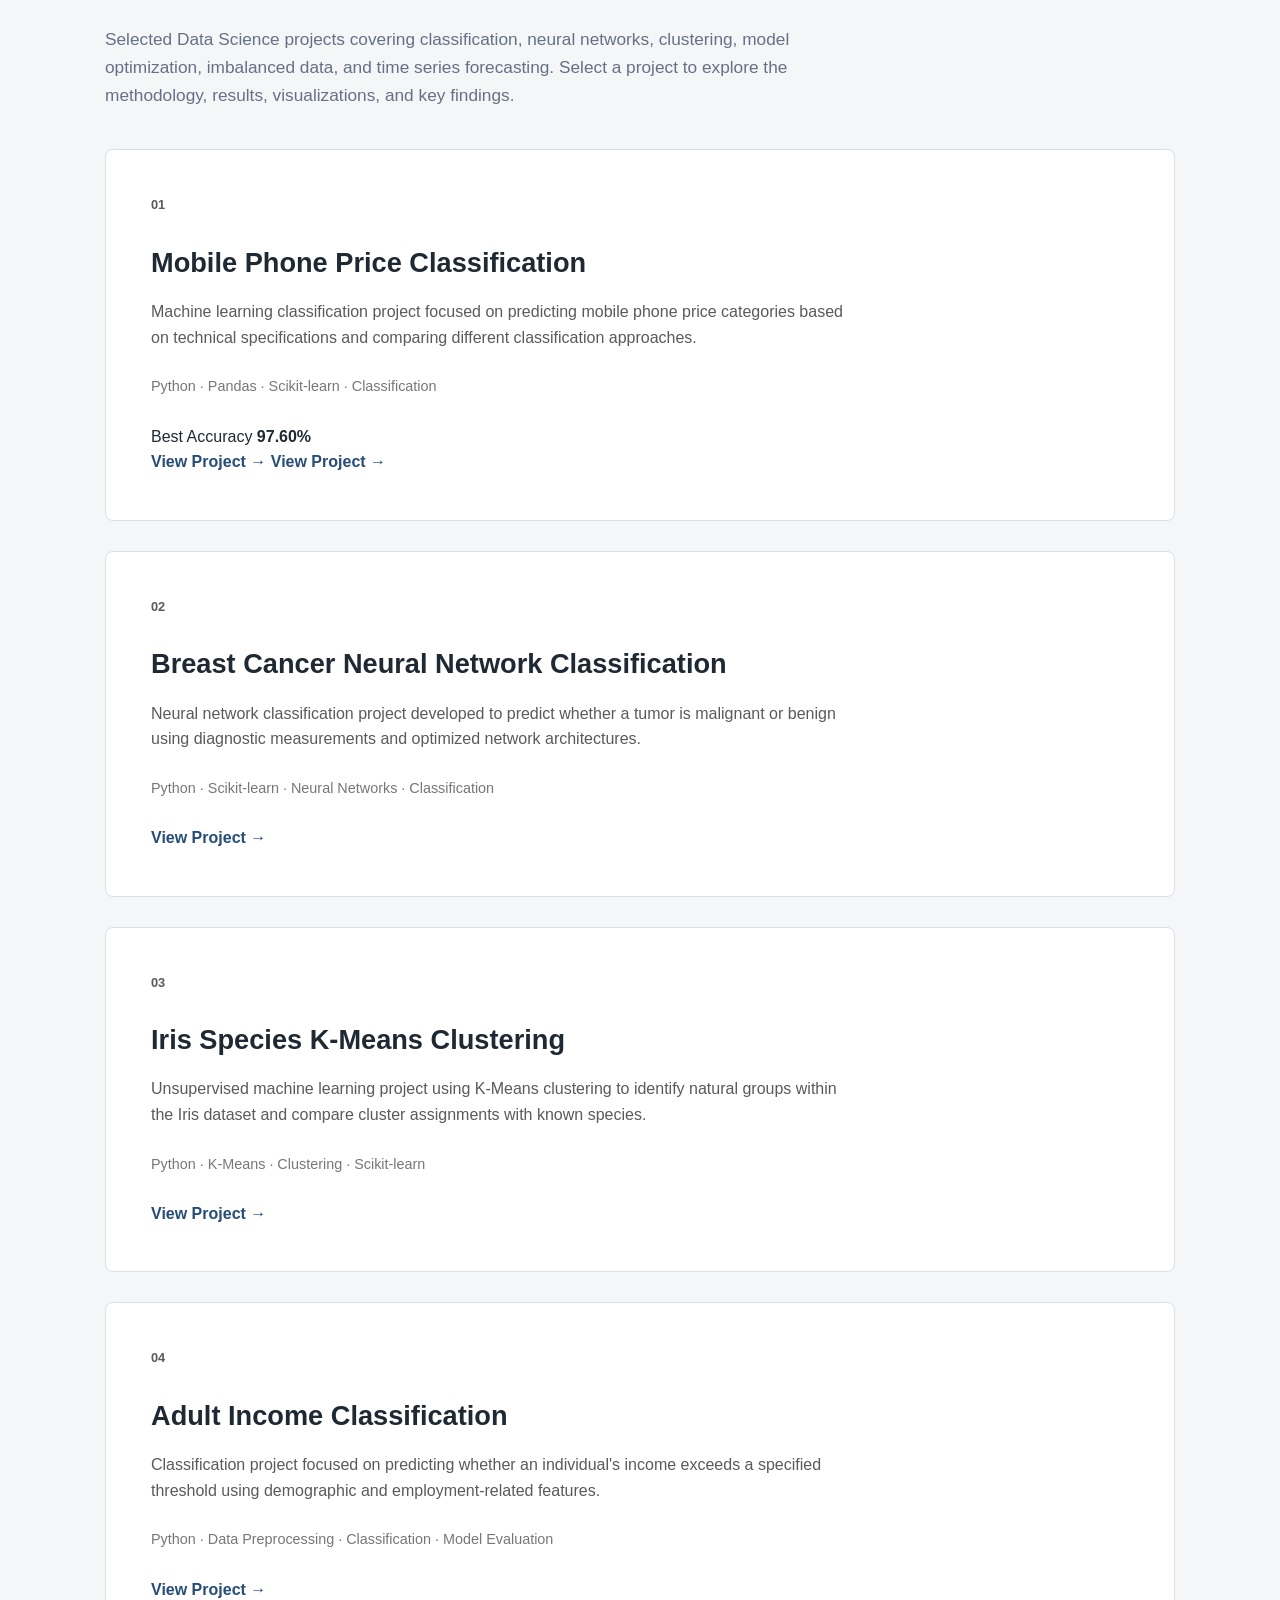
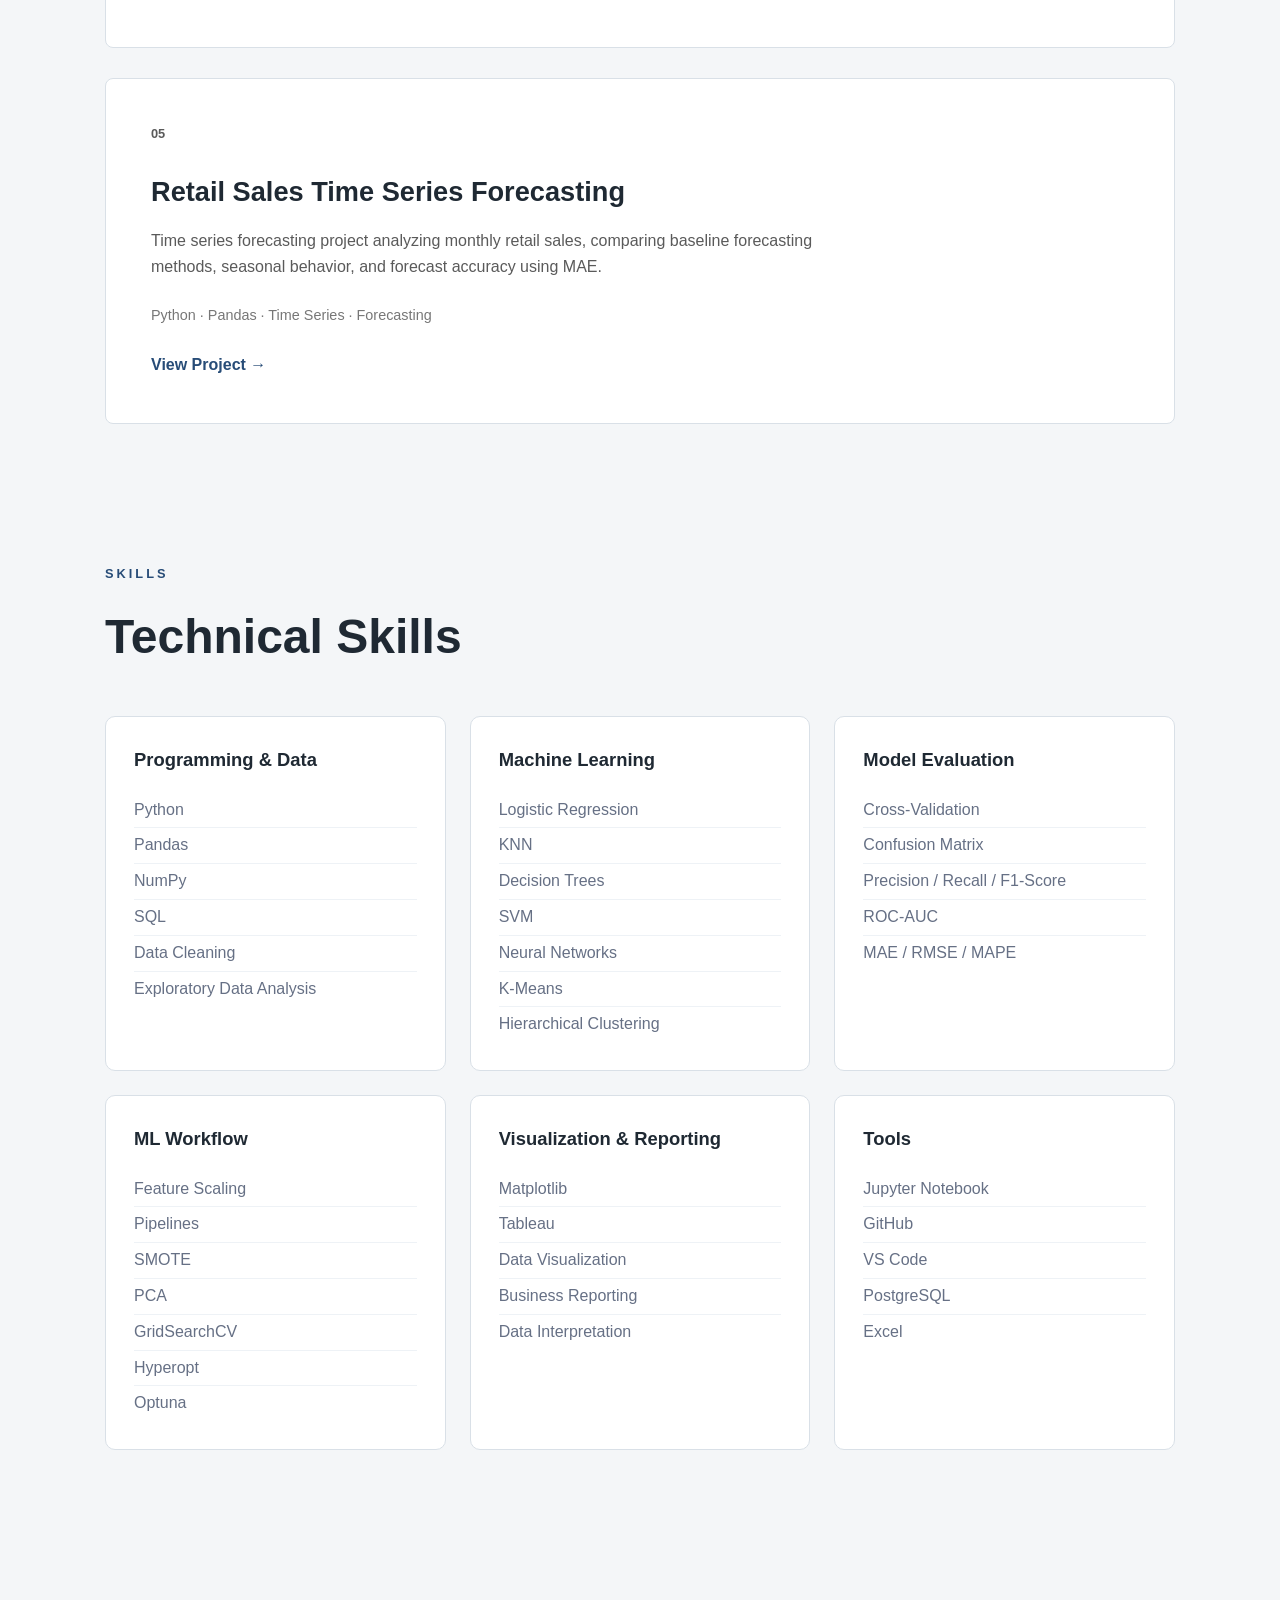
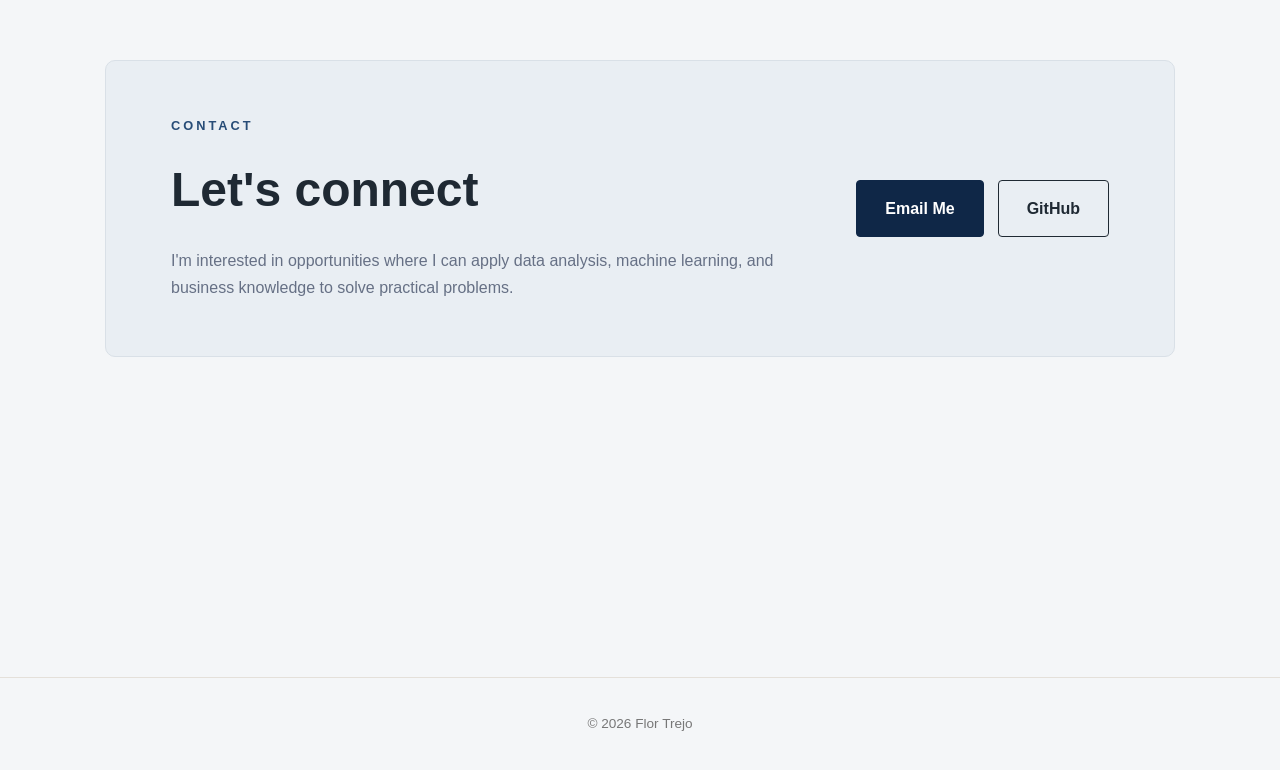
==== commit a03e5cd6: "Update index.html" ====
--- a/index.html
+++ b/index.html
@@ -128,7 +128,15 @@
         <div class="project-tools">
             Python · Pandas · Scikit-learn · Classification
         </div>
-
+        <div class="project-metric">
+        <span>Best Accuracy</span>
+        <strong>97.60%</strong>
+</div>
+
+<a href="projects/mobile-price.html"
+   class="project-link">
+    View Project →
+</a>
         <a href="projects/mobile-price.html" class="project-link">
     View Project →
         </a>
--- a/style.css
+++ b/style.css
@@ -882,3 +882,13 @@
 .resource-section {
     background-color: #E9EEF3;
 }
+.resource-buttons .secondary-button {
+    background-color: transparent;
+    color: #0F2747;
+    border: 1px solid #0F2747;
+}
+
+.resource-buttons .secondary-button:hover {
+    background-color: #0F2747;
+    color: #FFFFFF;
+}
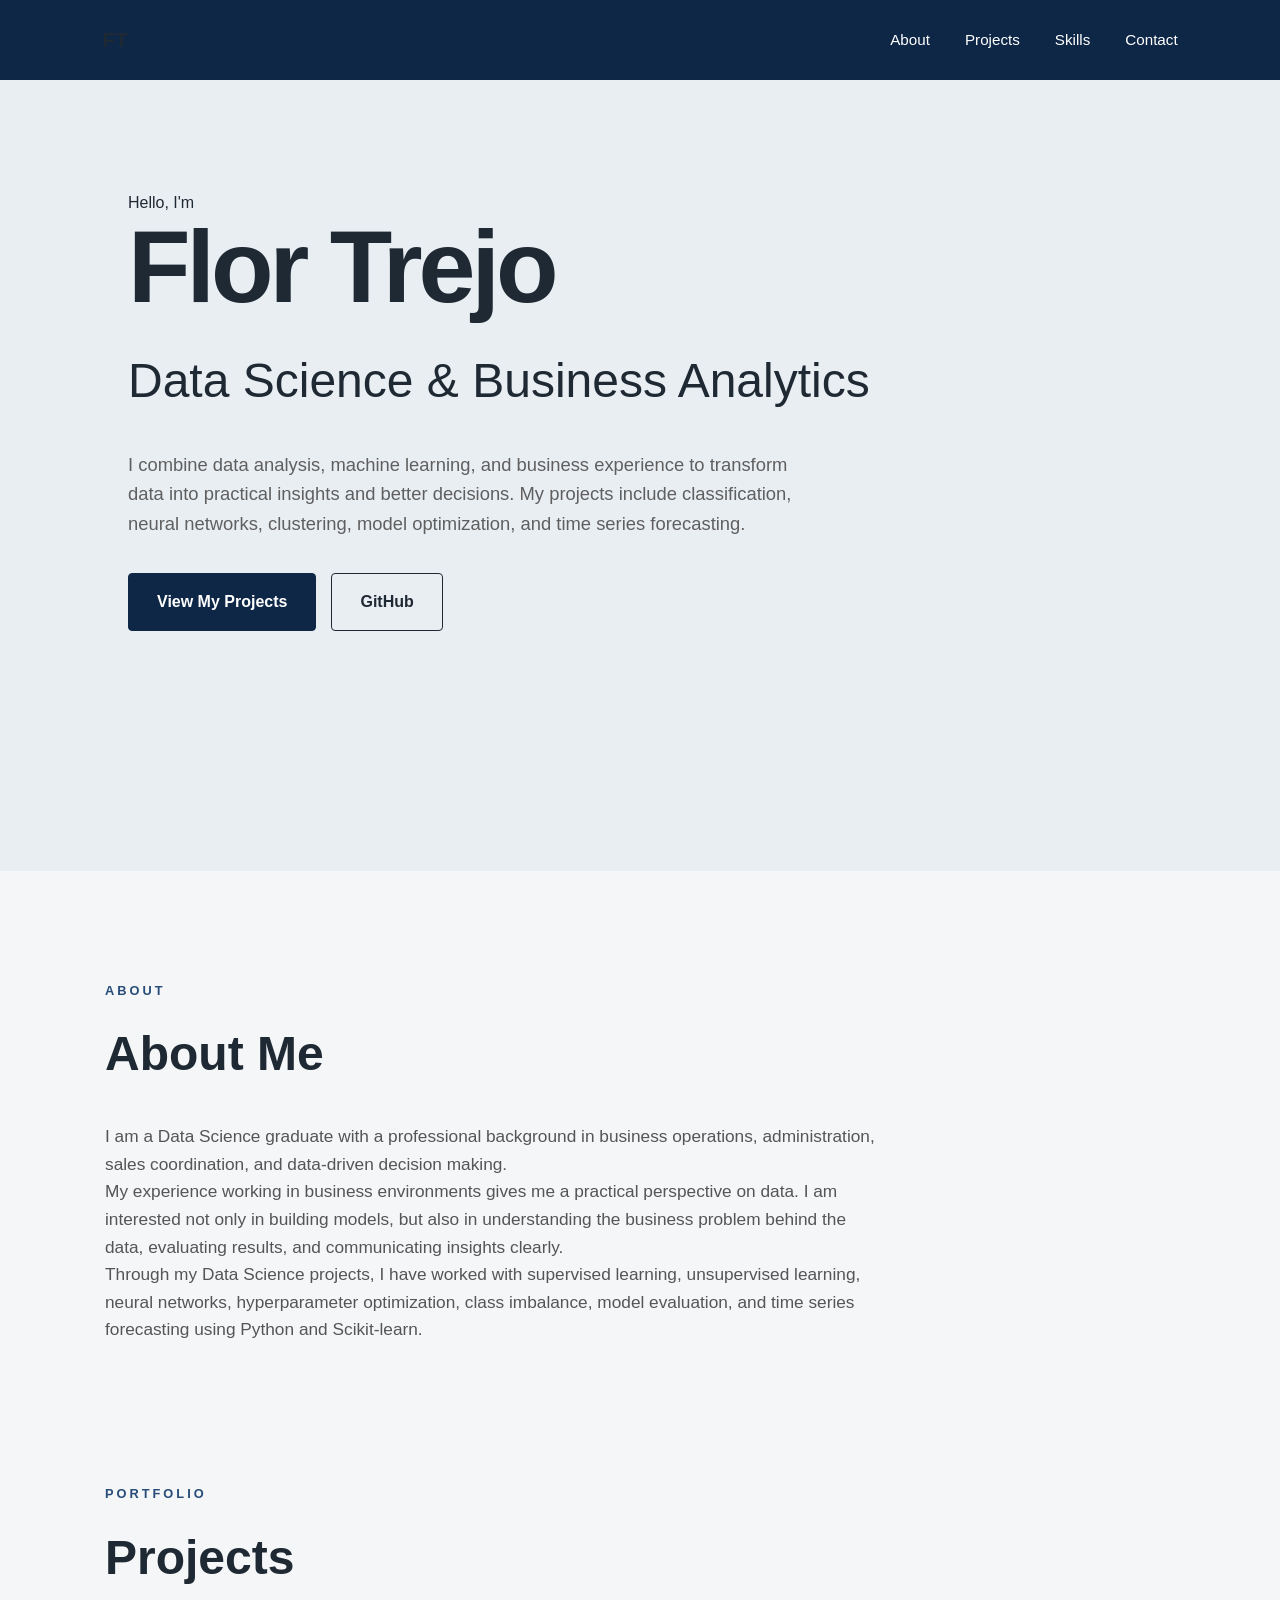
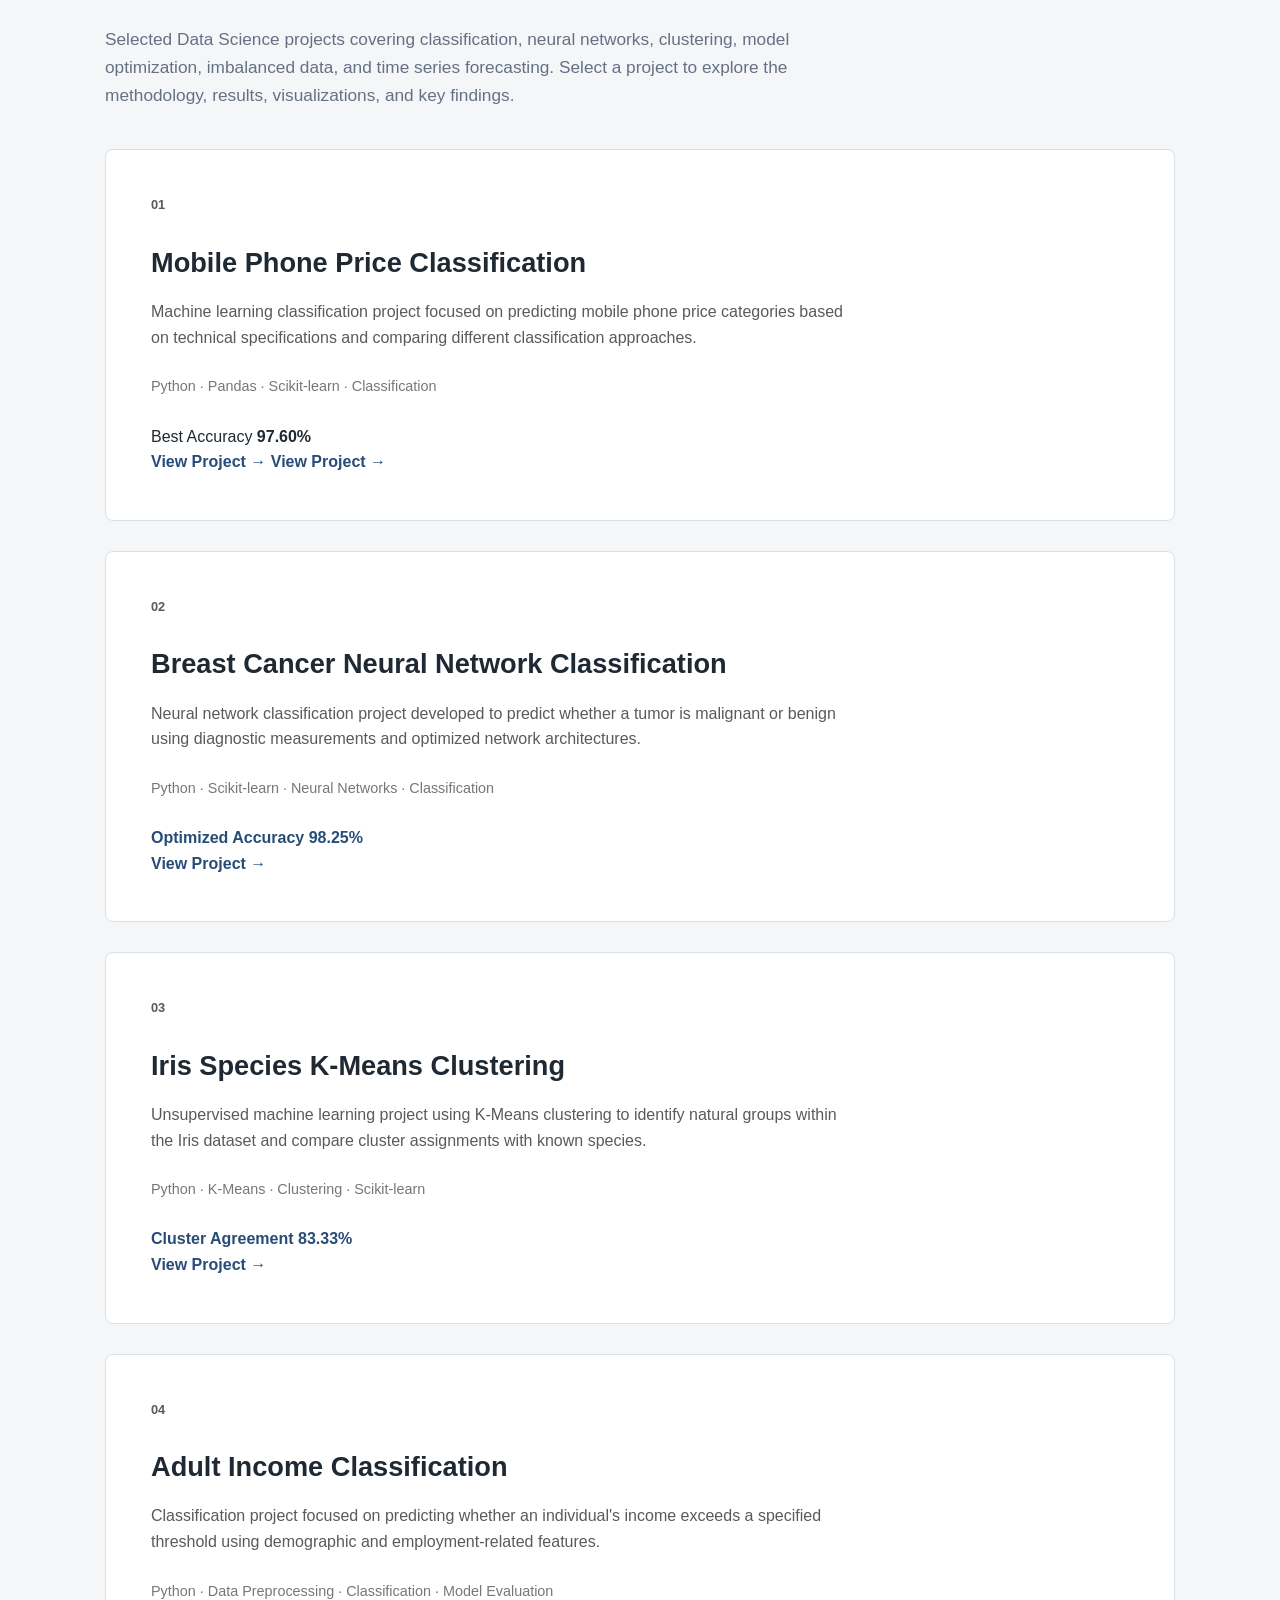
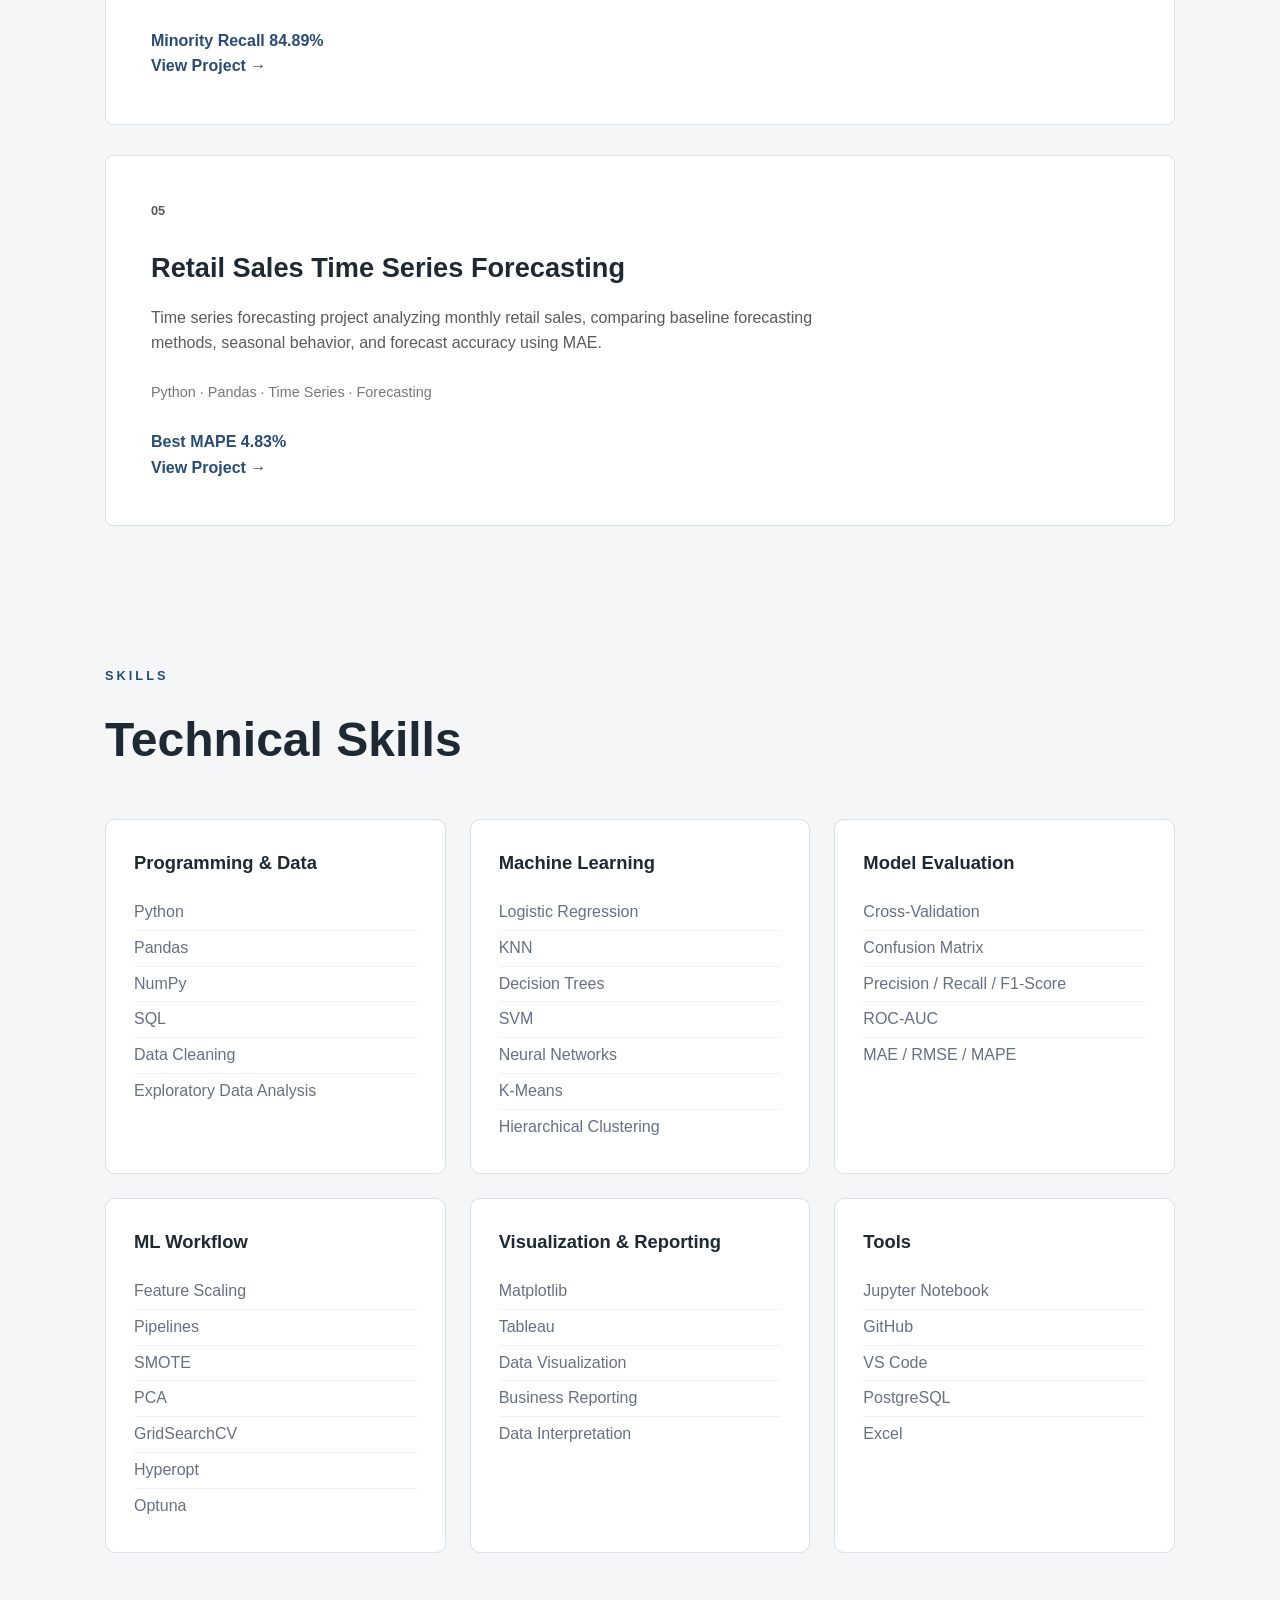
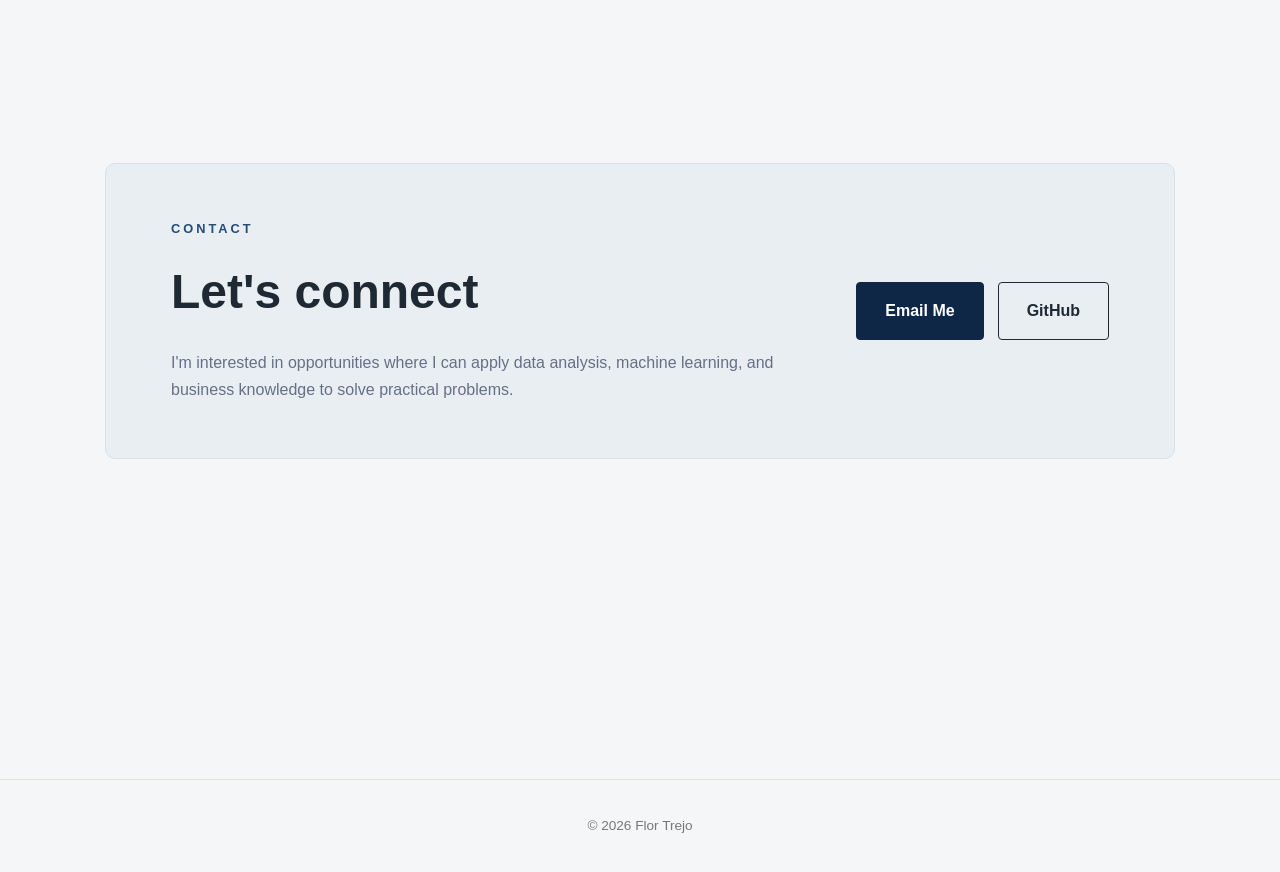
==== commit d206a059: "Update index.html" ====
--- a/index.html
+++ b/index.html
@@ -162,6 +162,11 @@
         </div>
 
         <a href="projects/breast-cancer.html" class="project-link">
+            <div class="project-metric">
+    <span>Optimized Accuracy</span>
+    <strong>98.25%</strong>
+</div>
+            
     View Project →
 </a>
 
@@ -186,6 +191,10 @@
         </div>
 
        <a href="projects/iris-clustering.html" class="project-link">
+           <div class="project-metric">
+    <span>Cluster Agreement</span>
+    <strong>83.33%</strong>
+</div>
     View Project →
 </a>
 
@@ -210,6 +219,10 @@
         </div>
 
         <a href="projects/adult-income.html" class="project-link">
+            <div class="project-metric">
+    <span>Minority Recall</span>
+    <strong>84.89%</strong>
+</div>
     View Project →
 </a>
 
@@ -234,6 +247,10 @@
         </div>
 
 <a href="projects/retail-forecasting.html" class="project-link">
+    <div class="project-metric">
+    <span>Best MAPE</span>
+    <strong>4.83%</strong>
+</div>
     View Project →
 </a>
 
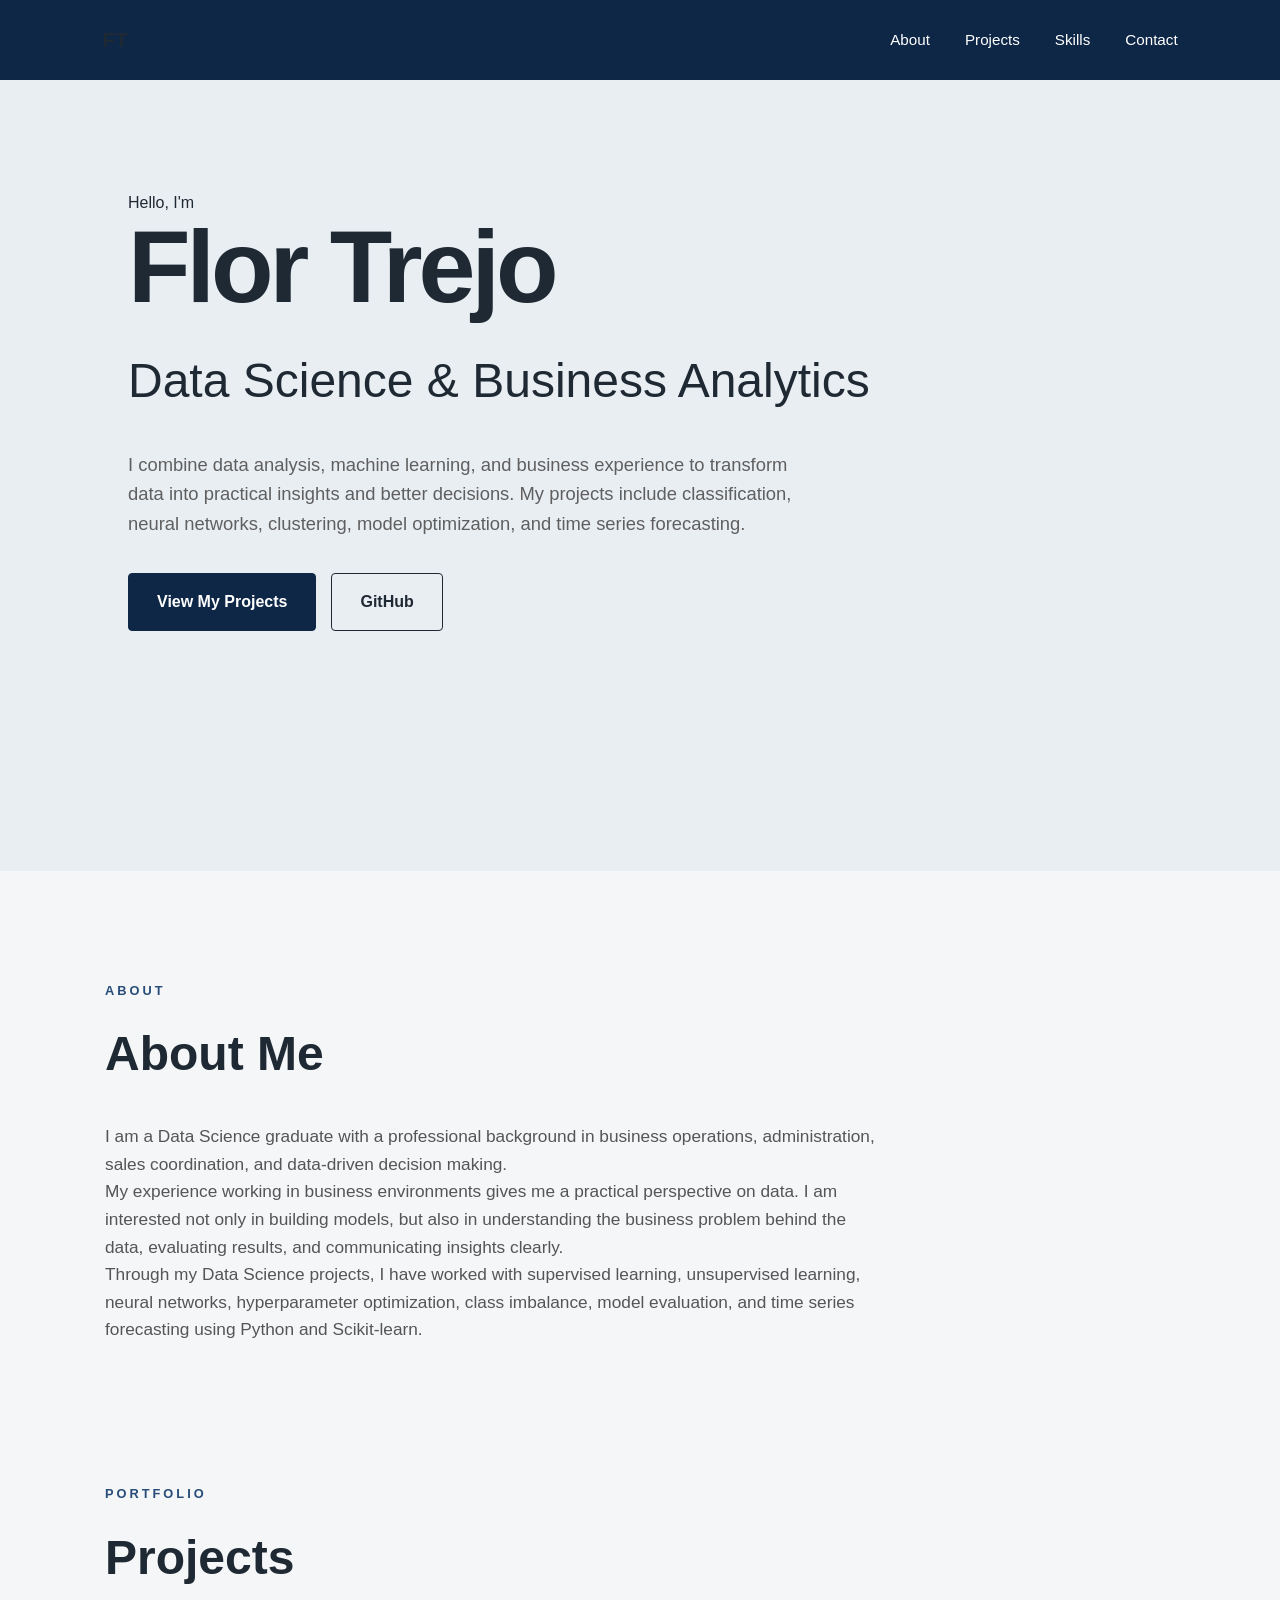
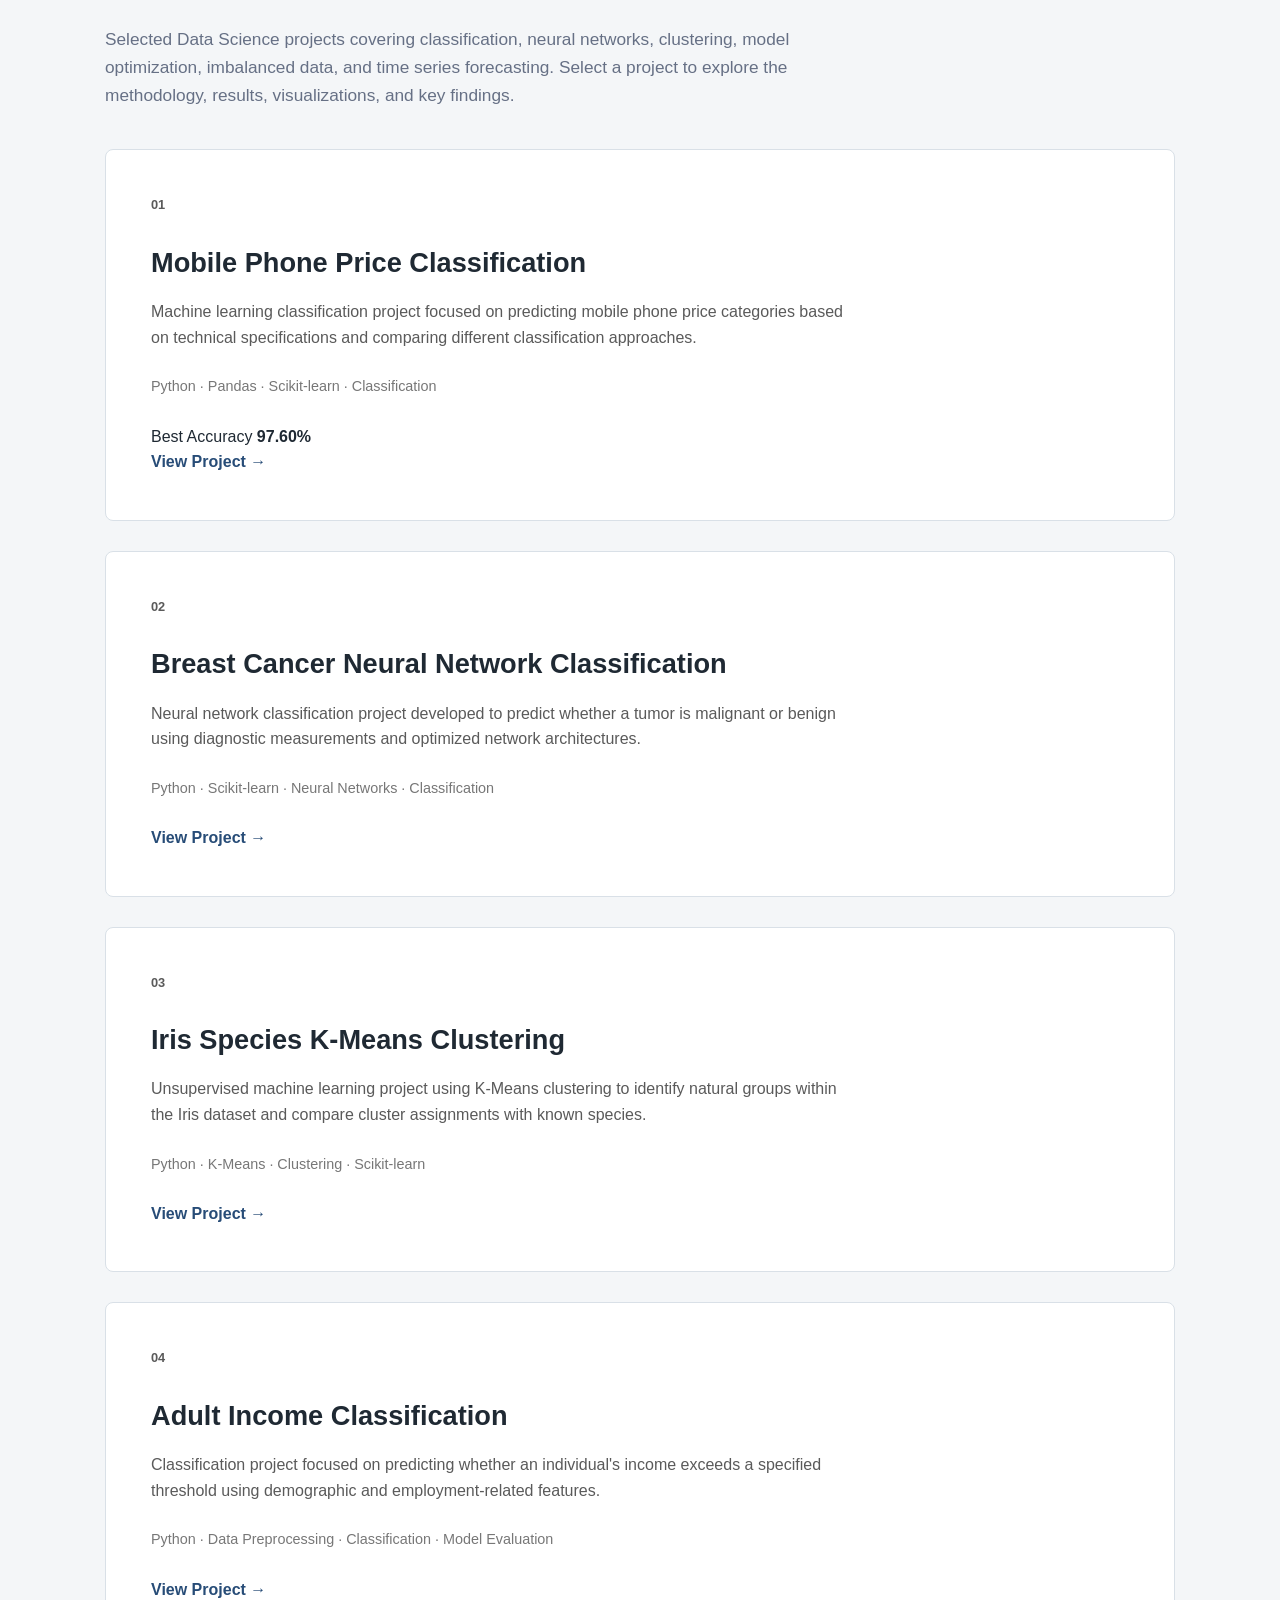
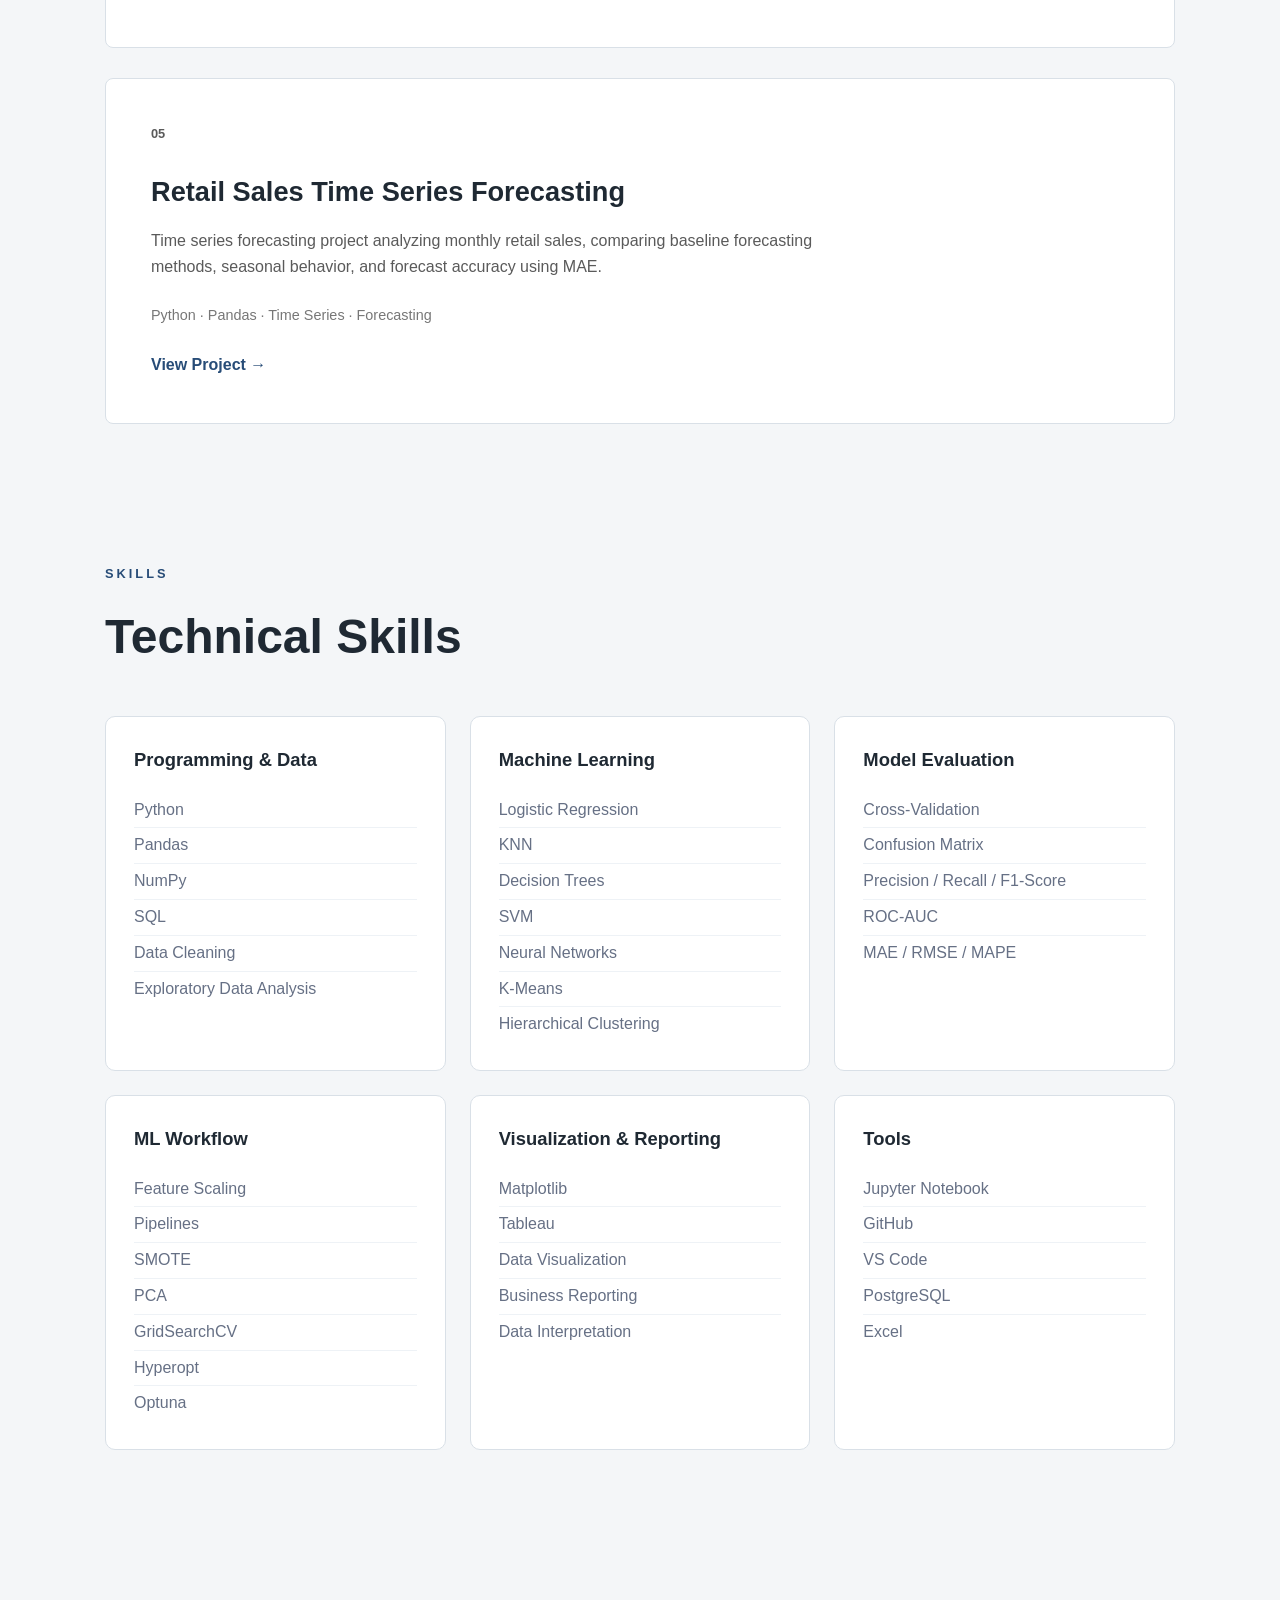
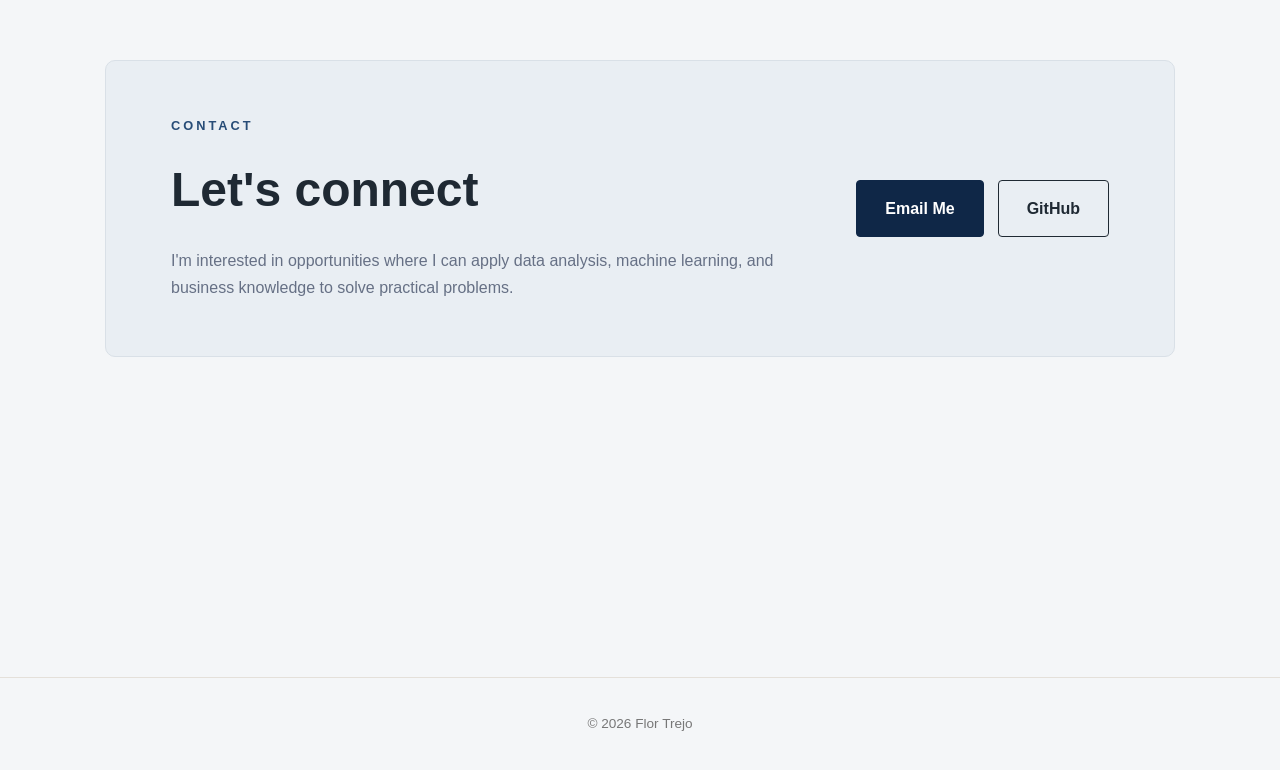
==== commit 4b10939f: "Update index.html" ====
--- a/index.html
+++ b/index.html
@@ -132,11 +132,6 @@
         <span>Best Accuracy</span>
         <strong>97.60%</strong>
 </div>
-
-<a href="projects/mobile-price.html"
-   class="project-link">
-    View Project →
-</a>
         <a href="projects/mobile-price.html" class="project-link">
     View Project →
         </a>
@@ -161,12 +156,7 @@
             Python · Scikit-learn · Neural Networks · Classification
         </div>
 
-        <a href="projects/breast-cancer.html" class="project-link">
-            <div class="project-metric">
-    <span>Optimized Accuracy</span>
-    <strong>98.25%</strong>
-</div>
-            
+        <a href="projects/breast-cancer.html" class="project-link">    
     View Project →
 </a>
 
@@ -191,10 +181,6 @@
         </div>
 
        <a href="projects/iris-clustering.html" class="project-link">
-           <div class="project-metric">
-    <span>Cluster Agreement</span>
-    <strong>83.33%</strong>
-</div>
     View Project →
 </a>
 
@@ -219,10 +205,6 @@
         </div>
 
         <a href="projects/adult-income.html" class="project-link">
-            <div class="project-metric">
-    <span>Minority Recall</span>
-    <strong>84.89%</strong>
-</div>
     View Project →
 </a>
 
@@ -247,10 +229,6 @@
         </div>
 
 <a href="projects/retail-forecasting.html" class="project-link">
-    <div class="project-metric">
-    <span>Best MAPE</span>
-    <strong>4.83%</strong>
-</div>
     View Project →
 </a>
 
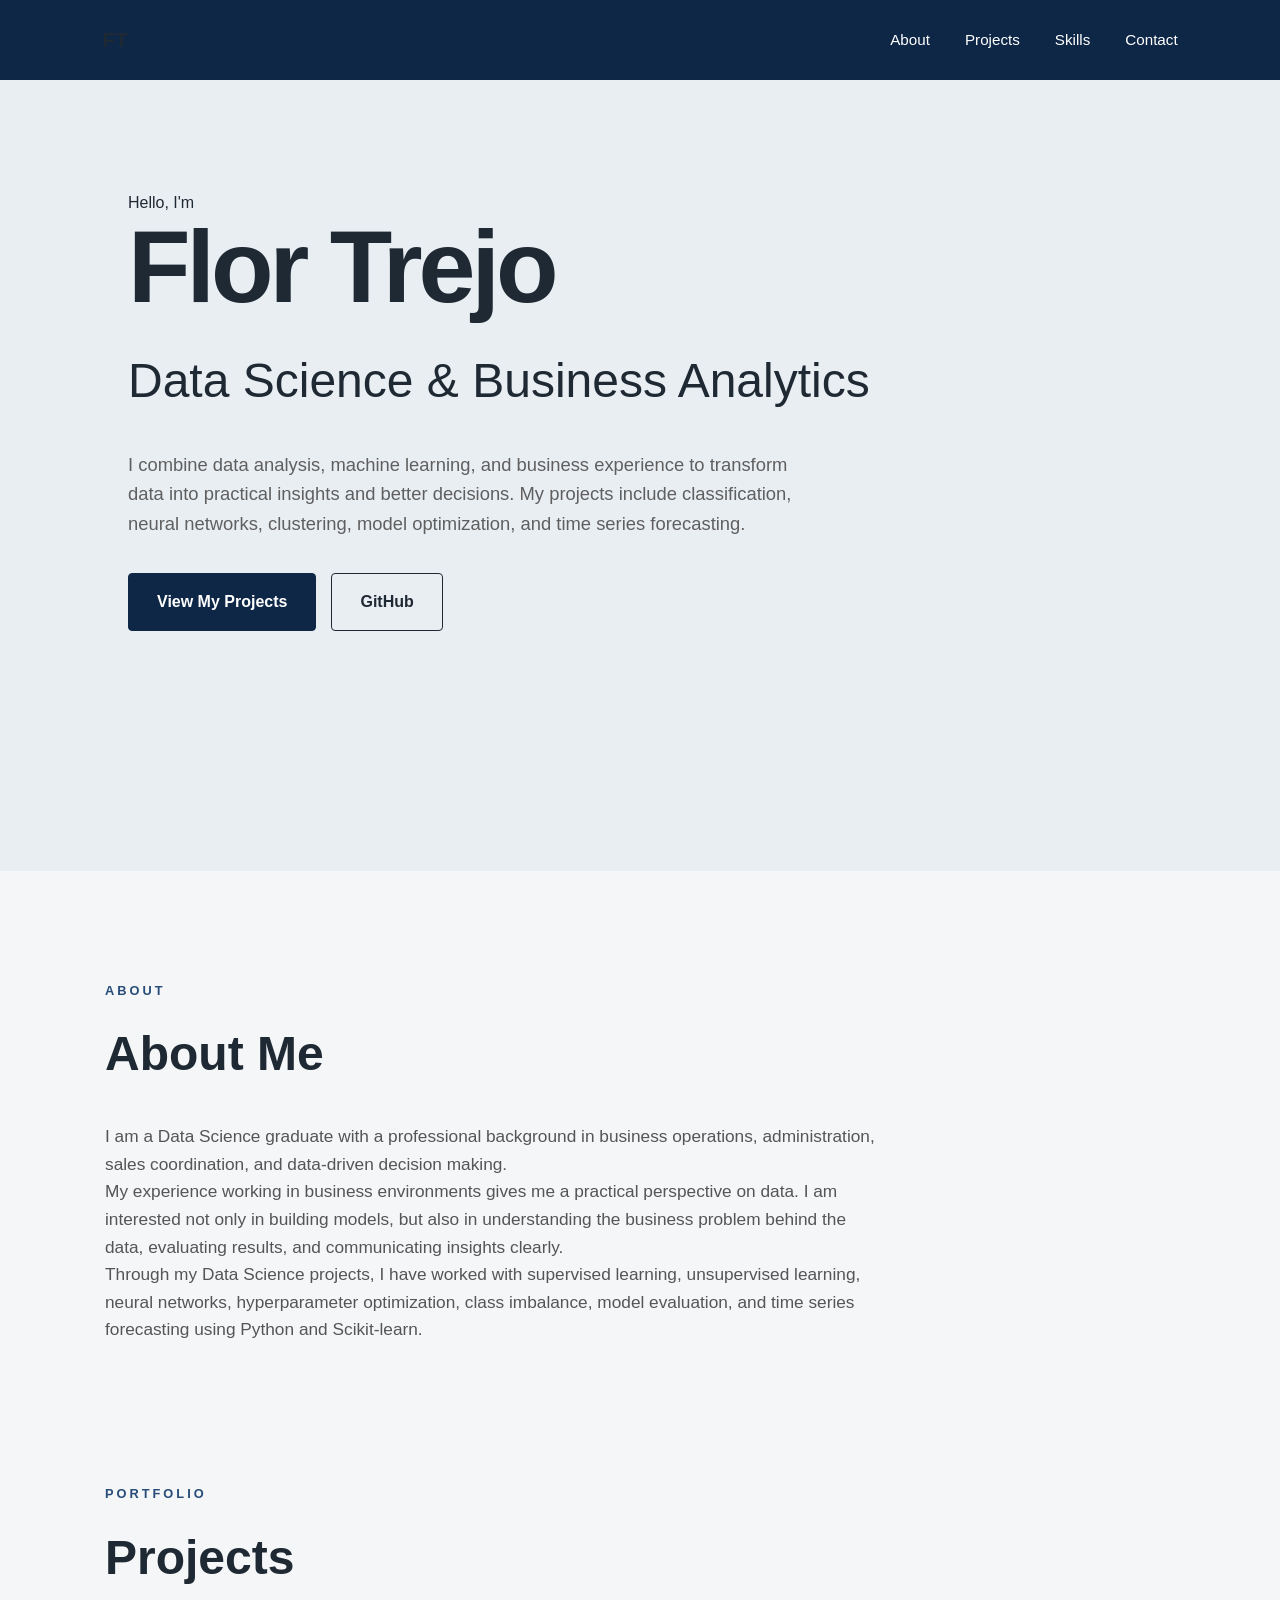
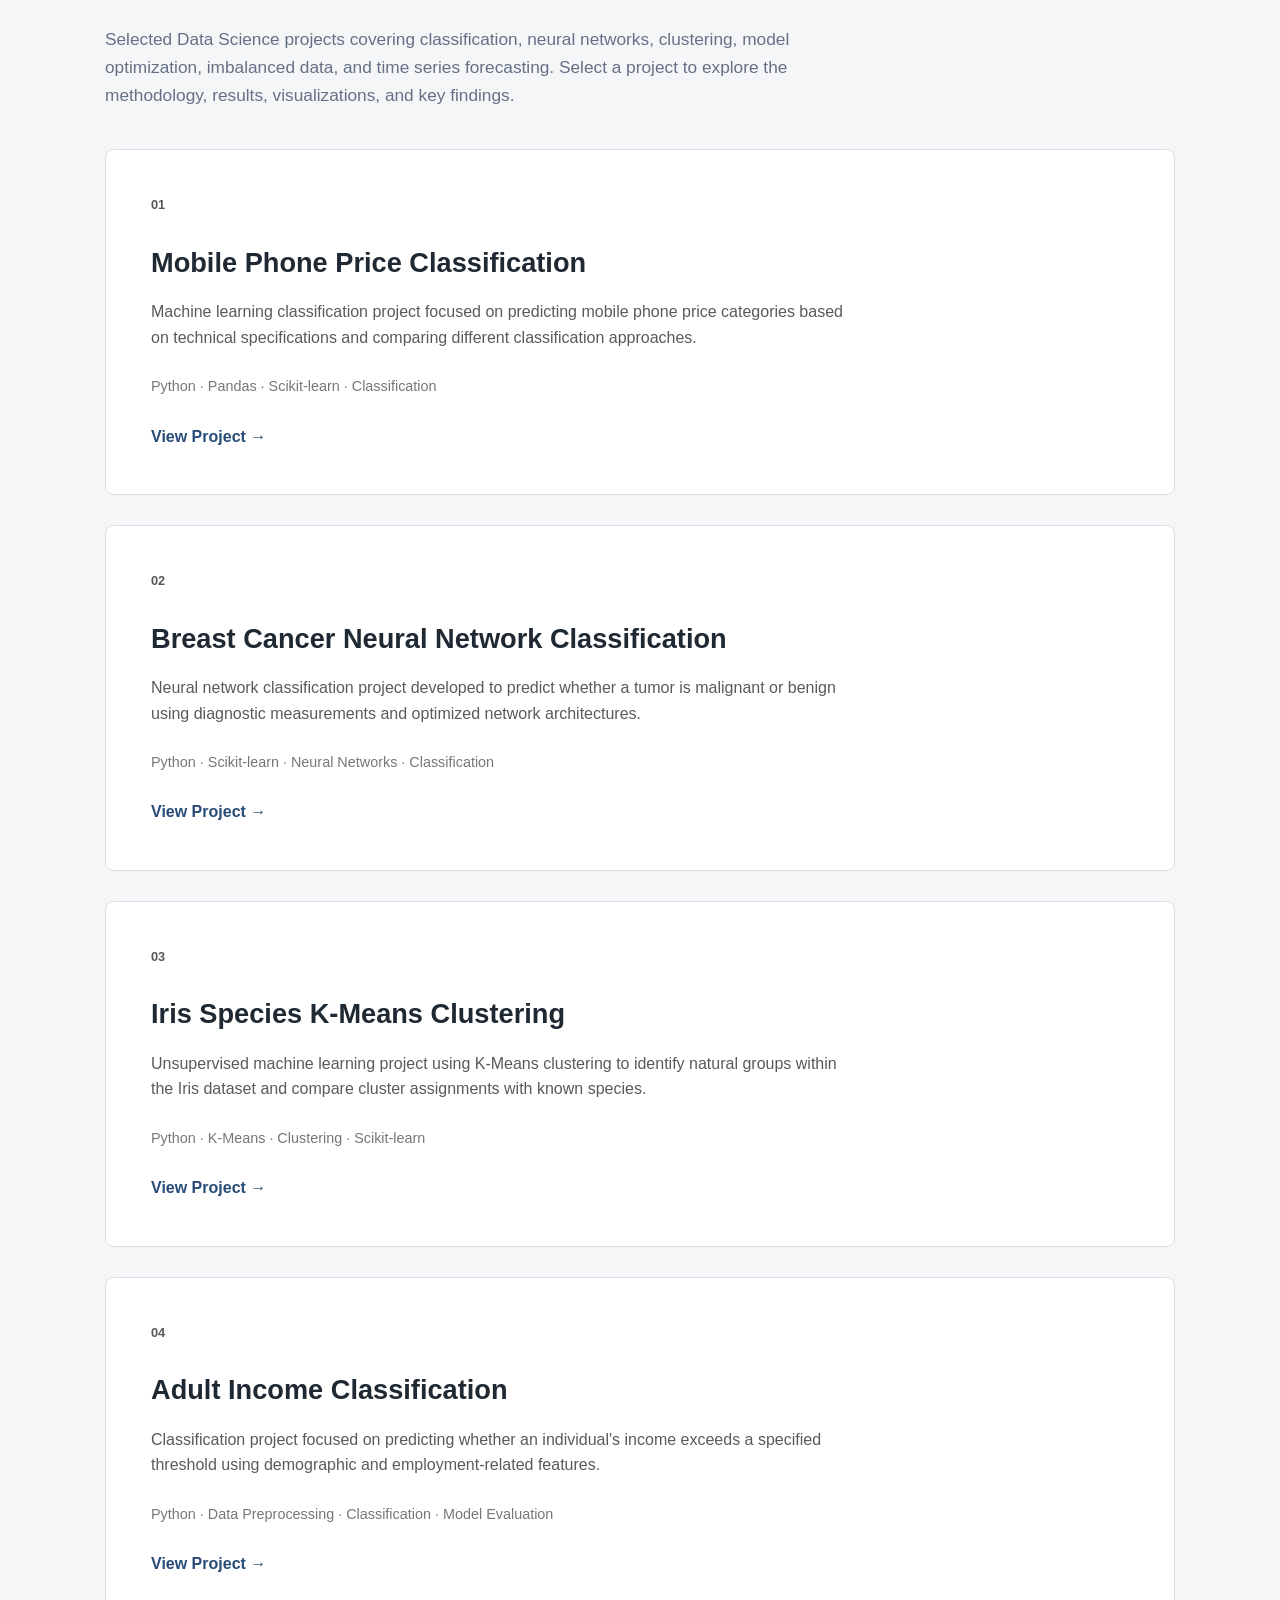
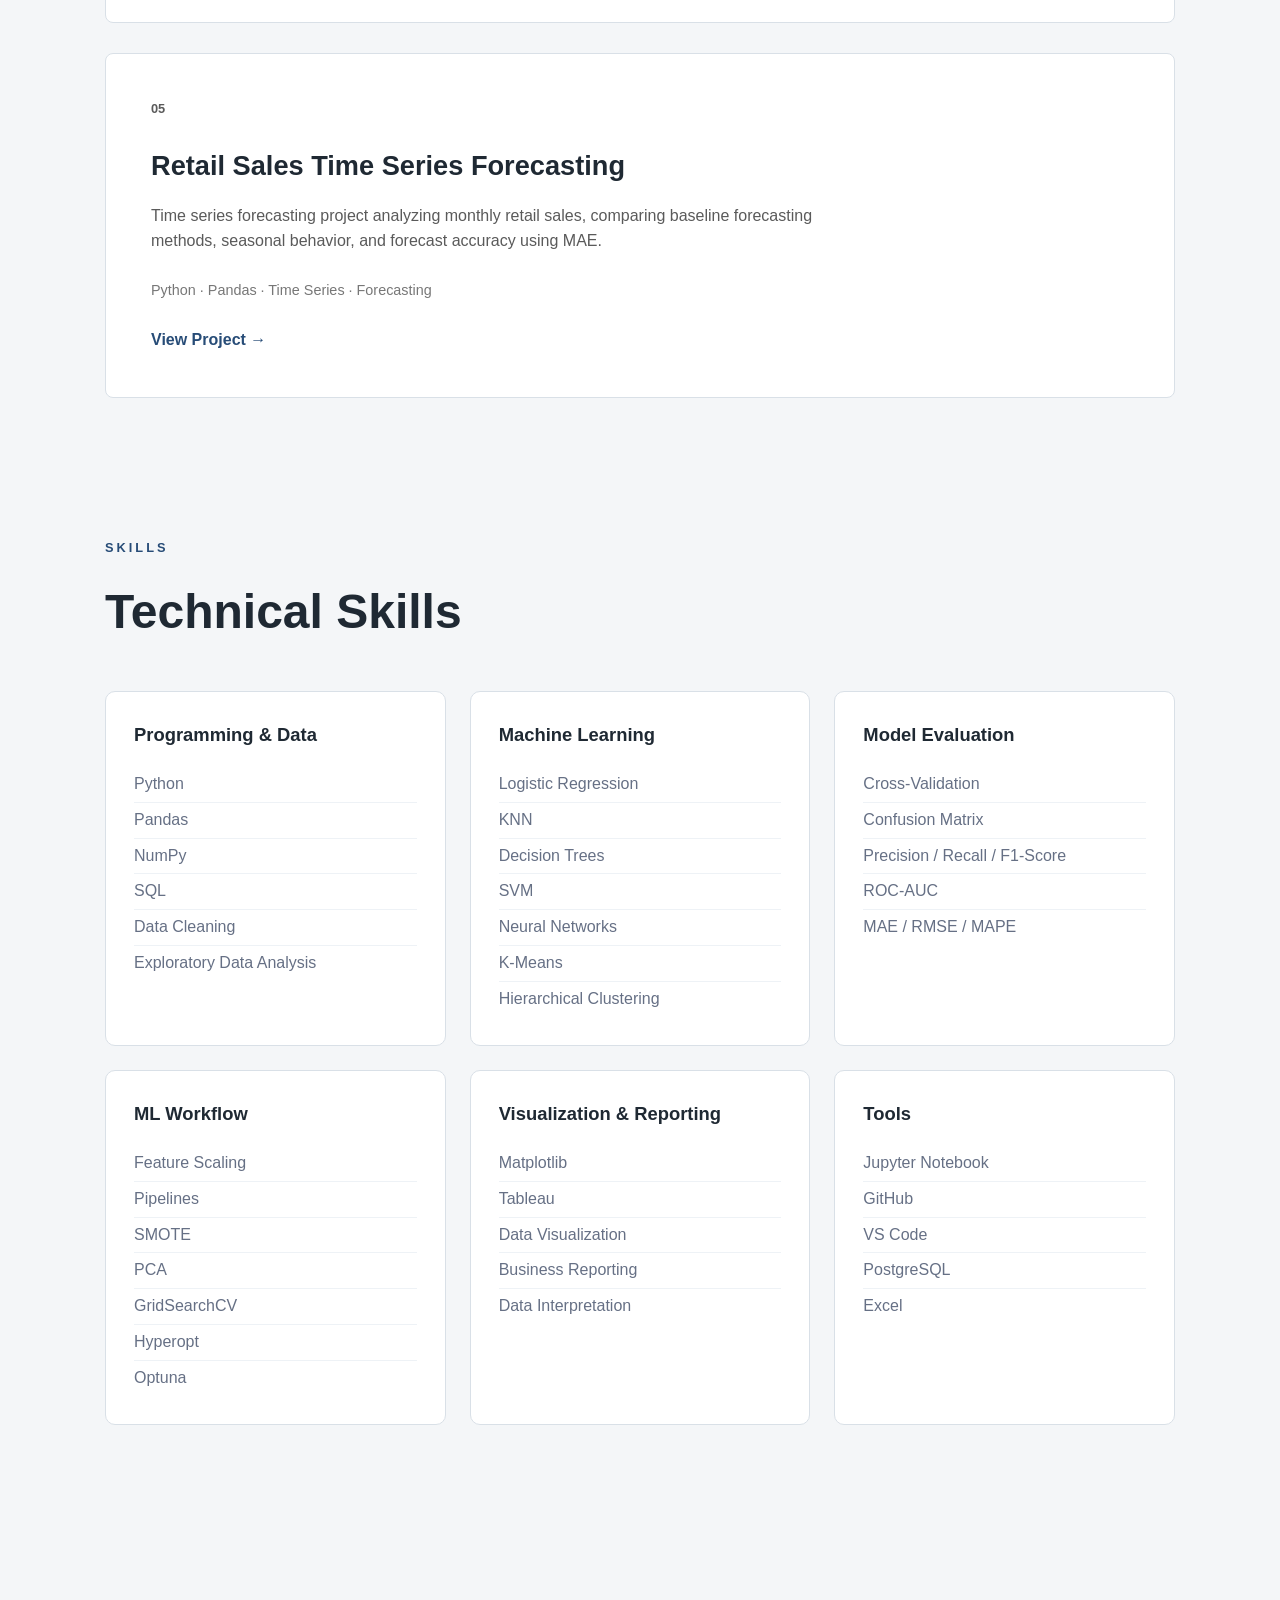
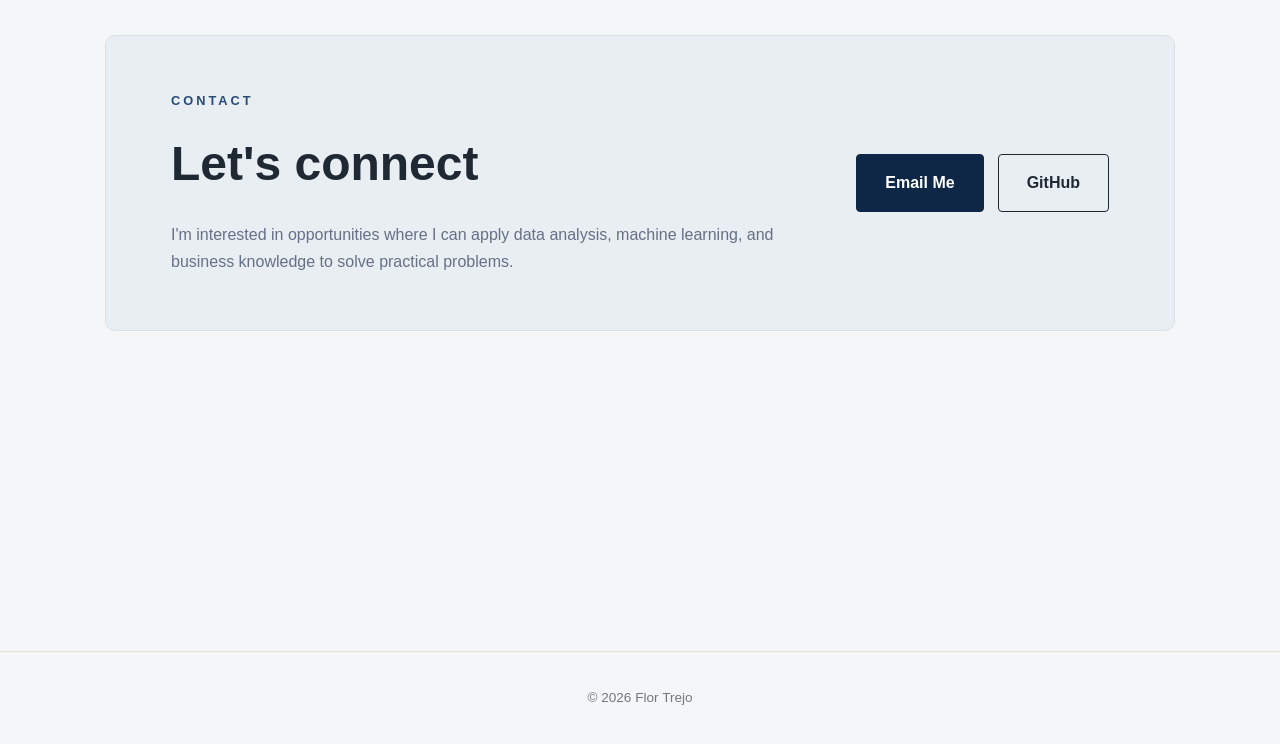
==== commit f6ca2193: "Update index.html" ====
--- a/index.html
+++ b/index.html
@@ -128,10 +128,7 @@
         <div class="project-tools">
             Python · Pandas · Scikit-learn · Classification
         </div>
-        <div class="project-metric">
-        <span>Best Accuracy</span>
-        <strong>97.60%</strong>
-</div>
+
         <a href="projects/mobile-price.html" class="project-link">
     View Project →
         </a>
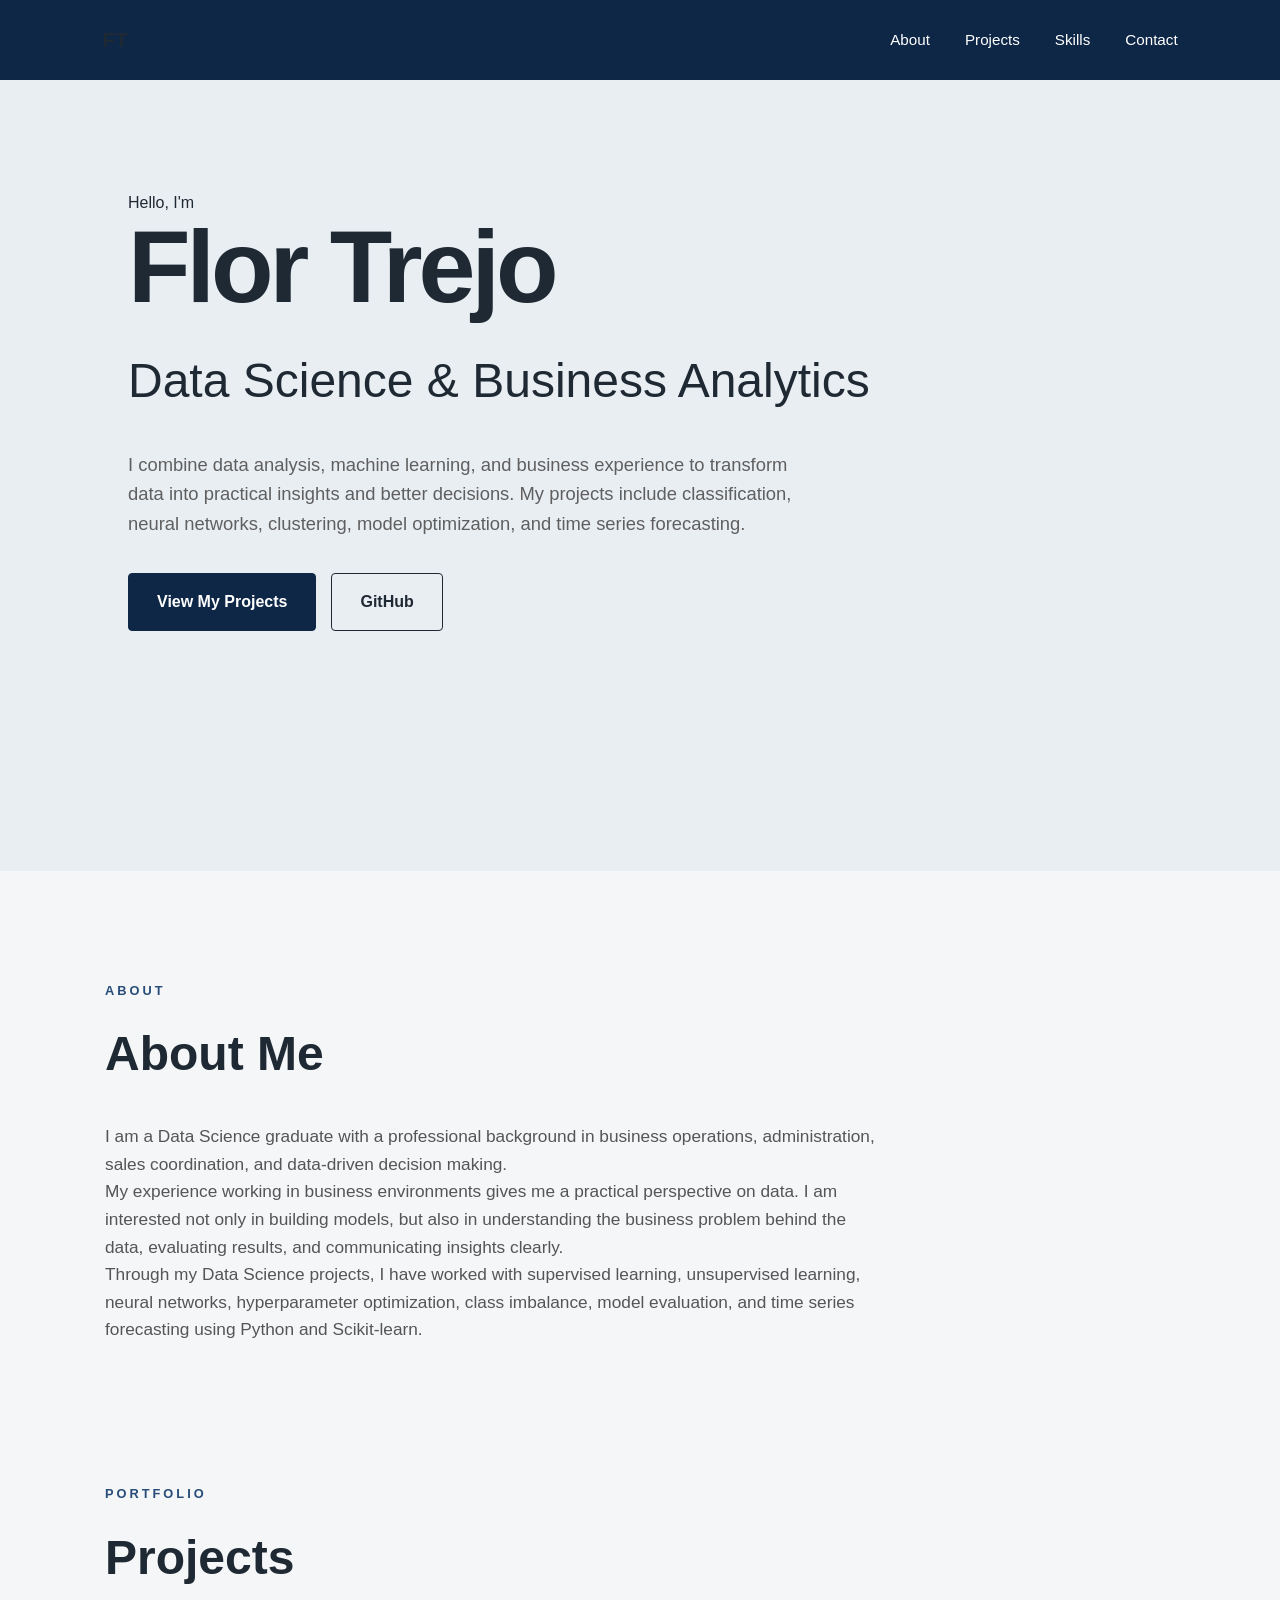
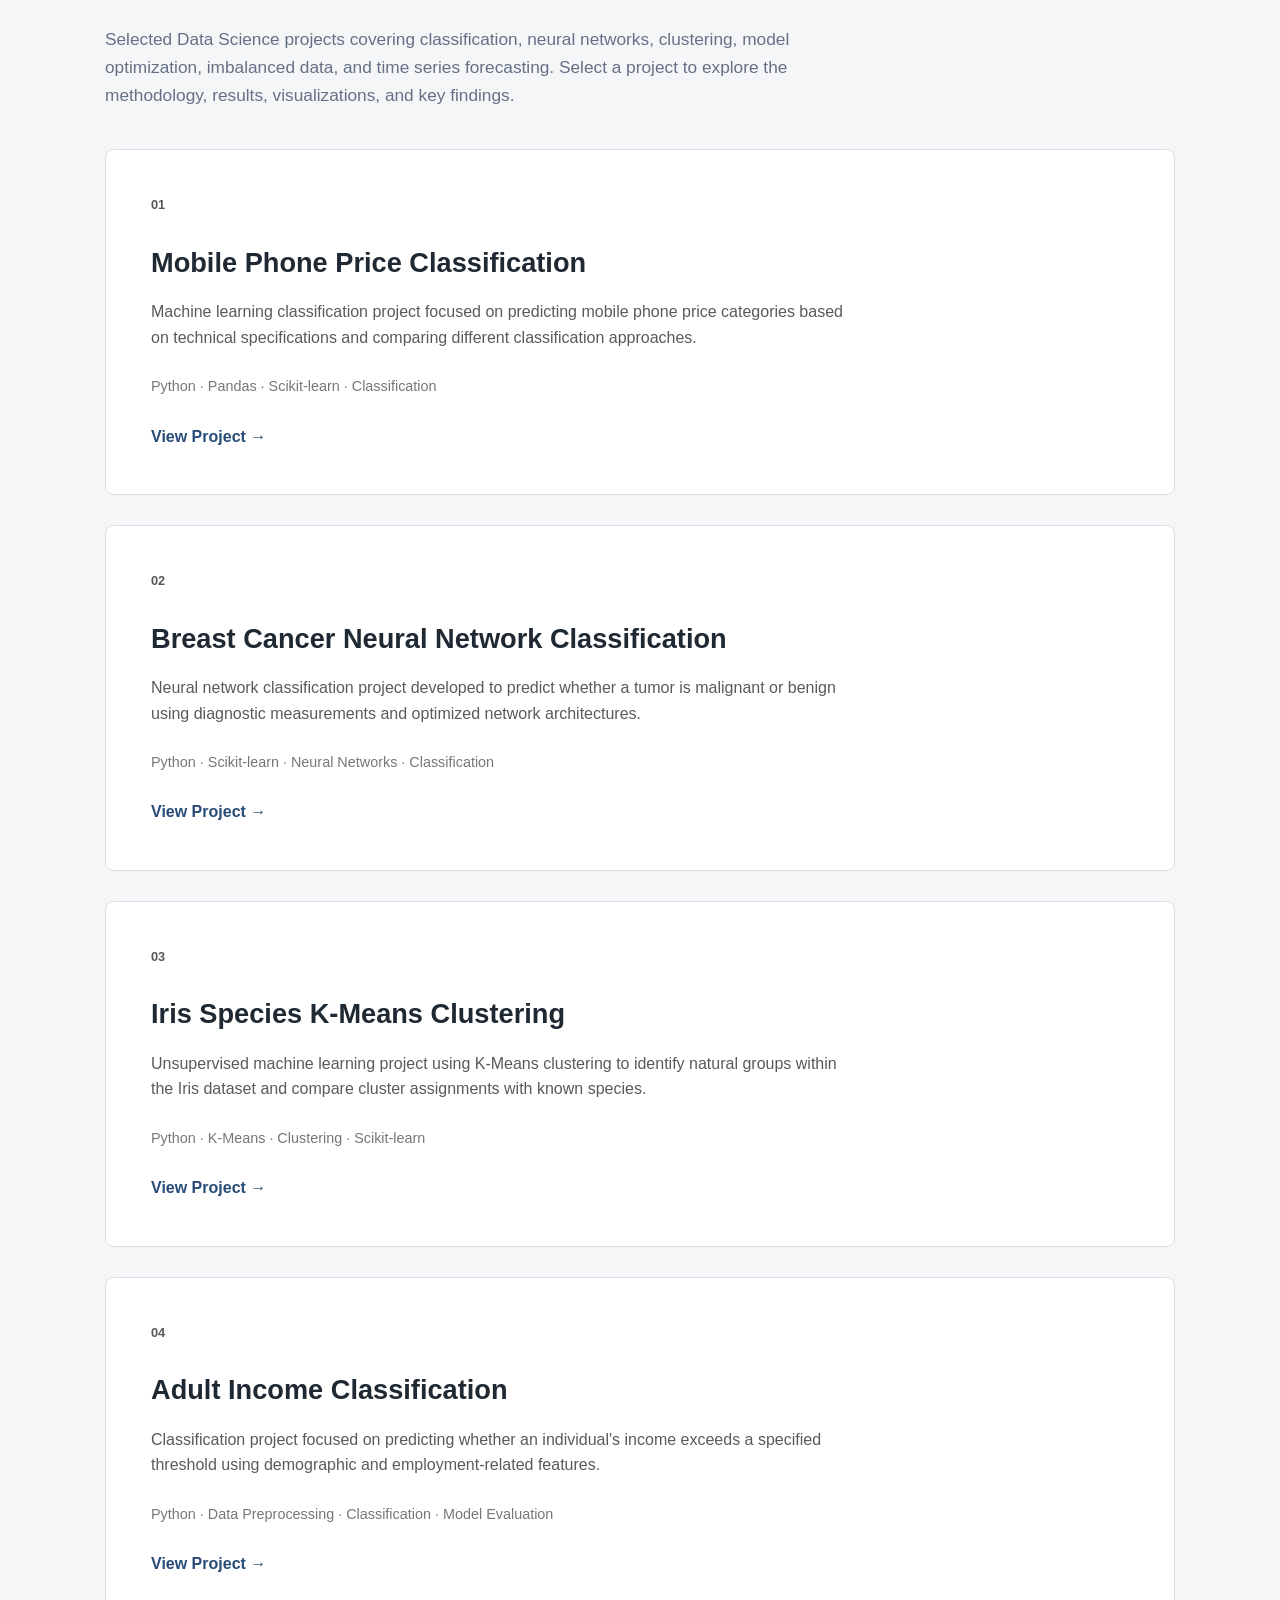
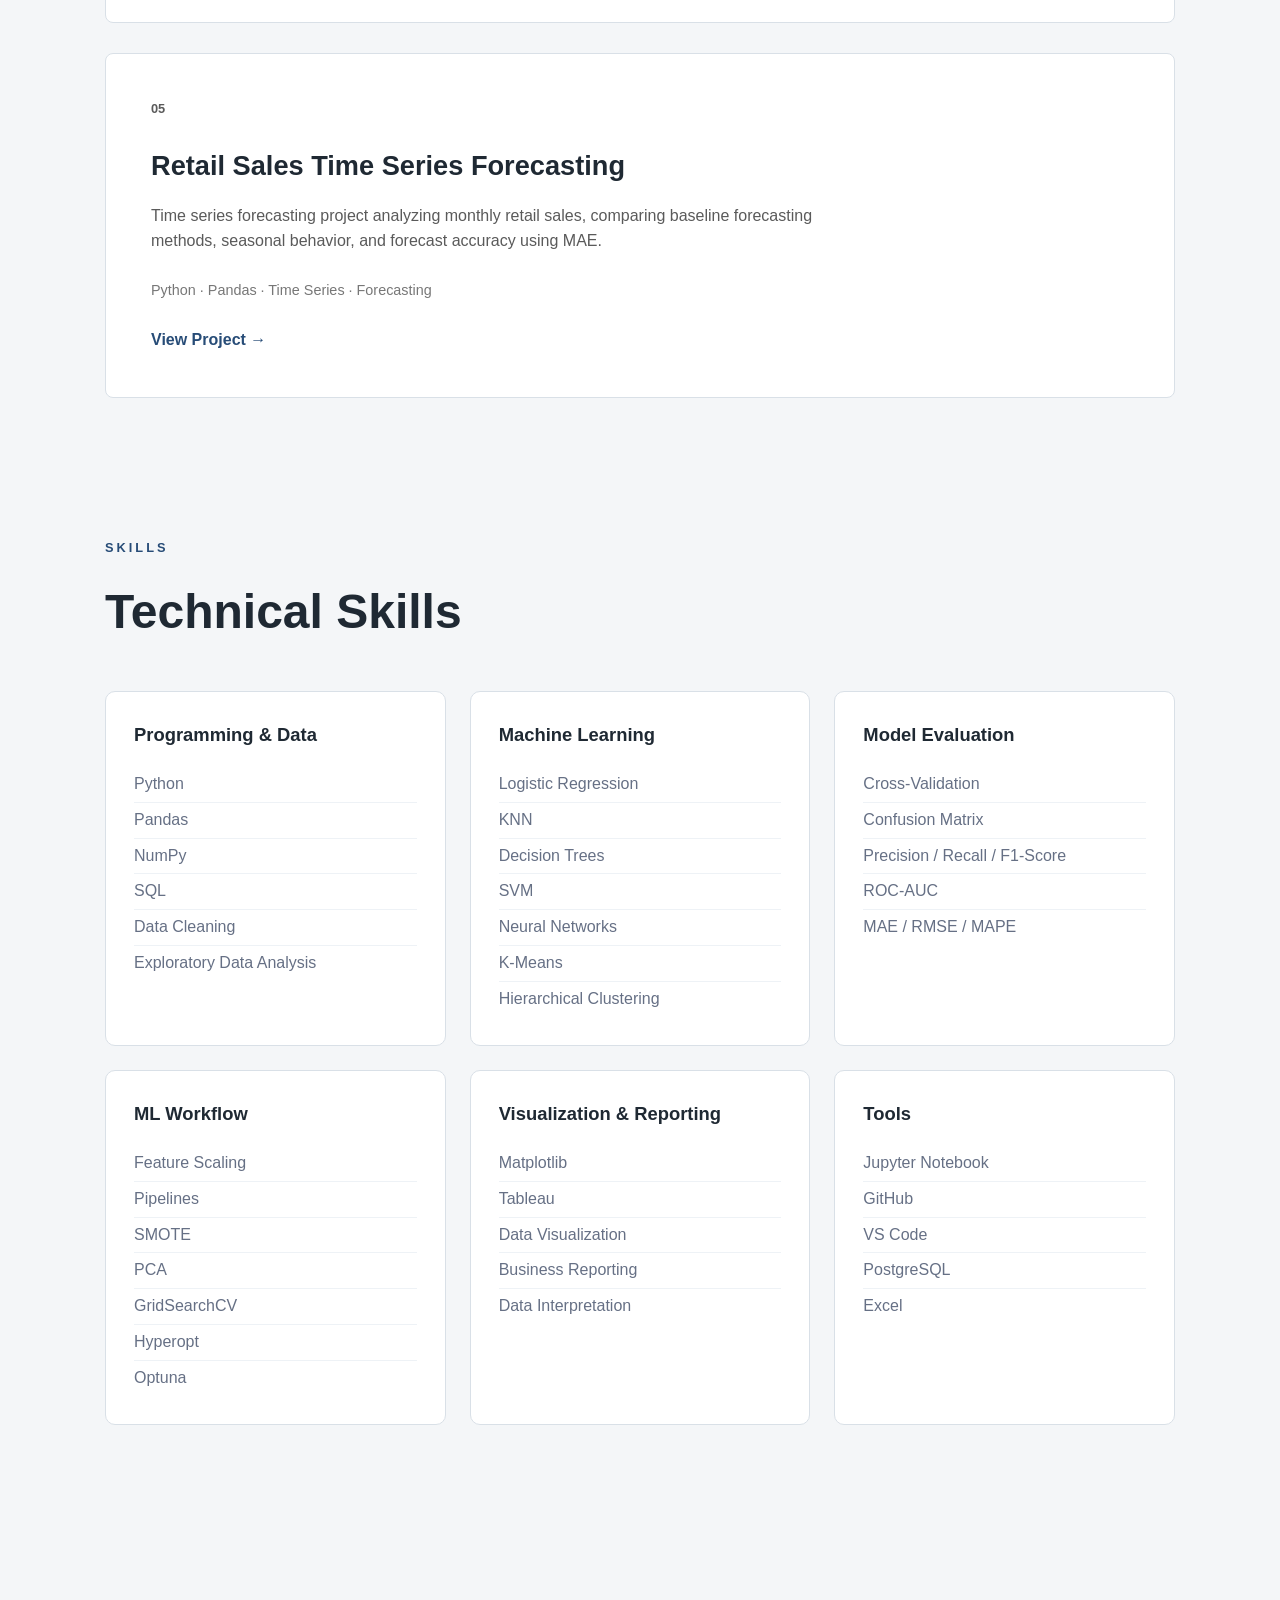
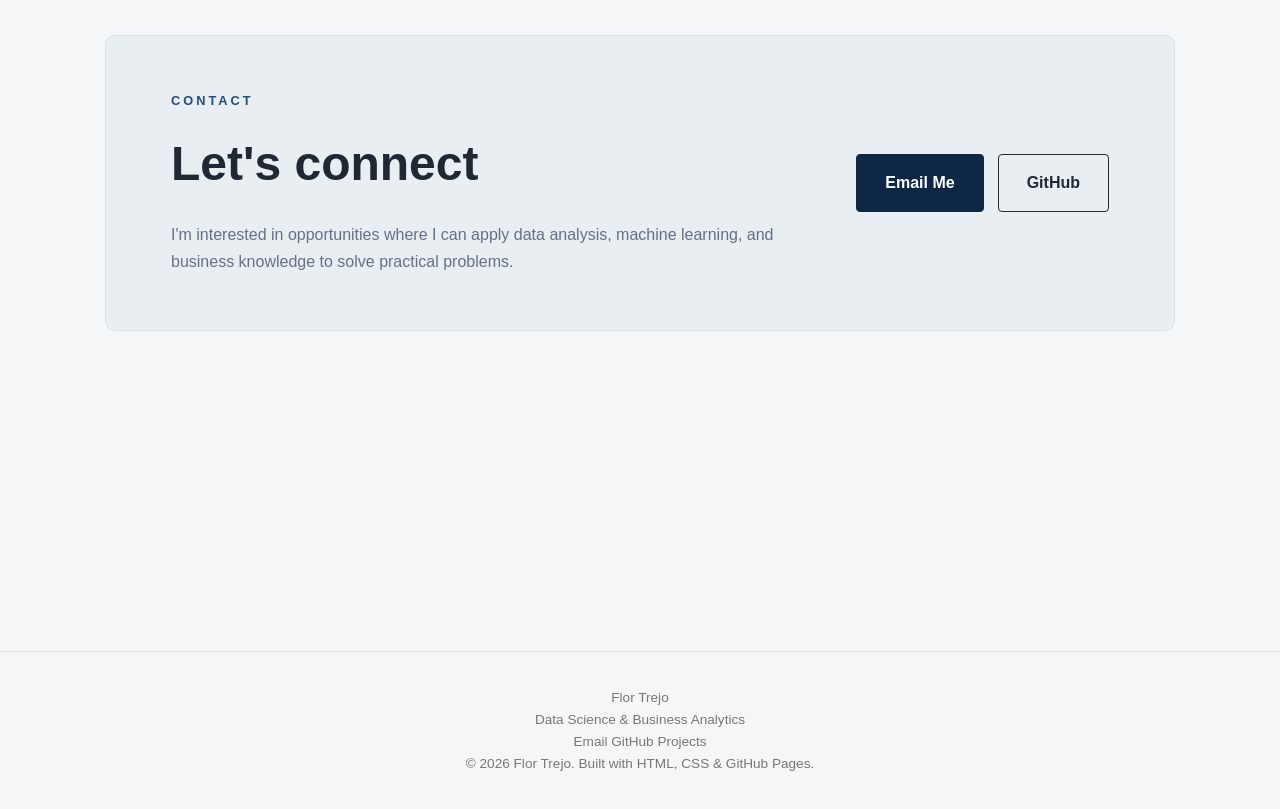
==== commit fd377a46: "Update index.html" ====
--- a/index.html
+++ b/index.html
@@ -355,9 +355,28 @@
 
     </main>
 
-    <footer>
-        <p>© 2026 Flor Trejo</p>
-    </footer>
+    <footer class="site-footer">
+
+    <div class="footer-content">
+
+        <div>
+            <p class="footer-name">Flor Trejo</p>
+            <p class="footer-role">Data Science & Business Analytics</p>
+        </div>
+
+        <div class="footer-links">
+            <a href="mailto:flortrejo3@outlook.com">Email</a>
+            <a href="https://github.com/flortr3" target="_blank">GitHub</a>
+            <a href="#projects">Projects</a>
+        </div>
+
+    </div>
+
+    <div class="footer-bottom">
+        <p>© 2026 Flor Trejo. Built with HTML, CSS & GitHub Pages.</p>
+    </div>
+
+</footer>
 
 </body>
 
--- a/style.css
+++ b/style.css
@@ -296,36 +296,80 @@
 /* =========================
    PROJECT RESOURCES
 ========================= */
+/* =========================
+   PROJECT RESOURCES - FINAL
+========================= */
 
 .resource-section {
-    background-color: #E9EEF3;
-    border-radius: 10px;
-    padding: 50px 55px;
+    background-color: var(--section-background);
+    border: 1px solid var(--border);
+    border-radius: 12px;
+    padding: 70px 80px;
+}
+
+/* =========================
+   PROJECT RESOURCES
+========================= */
+
+.resource-section {
+    background-color: var(--section-background);
+    border: 1px solid var(--border);
+    border-radius: 12px;
+    padding: 65px 75px;
 }
 
 .resource-content {
-    display: flex;
-    align-items: flex-end;
-    justify-content: space-between;
-    gap: 50px;
+    display: block;
+}
+
+.resource-content > div:first-child {
+    max-width: 800px;
 }
 
 .resource-content h2 {
-    margin-bottom: 15px;
+    font-size: 2.8rem;
+    margin-bottom: 20px;
 }
 
 .resource-content p:not(.section-label) {
-    max-width: 650px;
-    color: #5f5f5f;
-}
+    max-width: 760px;
+    color: var(--text-secondary);
+    line-height: 1.7;
+}
+
+
+/* BUTTONS AT THE BOTTOM */
 
 .resource-buttons {
     display: flex;
     gap: 14px;
-    flex-shrink: 0;
-}
-
-/* =========================
+    flex-wrap: wrap;
+    margin-top: 35px;
+}
+
+/* ALL RESOURCE BUTTONS SAME COLOR */
+
+.resource-buttons a {
+    background-color: #0F2747 !important;
+    color: #FFFFFF !important;
+    border: 1px solid #0F2747 !important;
+
+    padding: 15px 26px;
+    border-radius: 5px;
+
+    text-decoration: none;
+    font-weight: 600;
+    text-align: center;
+
+    transition: background-color 0.2s ease,
+                transform 0.2s ease;
+}
+
+.resource-buttons a:hover {
+    background-color: #274C77 !important;
+    border-color: #274C77 !important;
+    transform: translateY(-2px);
+}/* =========================
    FOOTER
 ========================= */
 
@@ -695,7 +739,21 @@
     flex-shrink: 0;
 }
 
-@media (max-width: 768px) {
+@media (max-width: 768px) {.resource-section {
+    padding: 40px 25px;
+}
+
+.resource-content h2 {
+    font-size: 2rem;
+}
+
+.resource-buttons {
+    flex-direction: column;
+}
+
+.resource-buttons a {
+    width: 100%;
+}
    .contact-card {
     padding: 40px 25px;
 }
@@ -726,20 +784,17 @@
     padding: 40px 25px;
 }
 
-.resource-content {
-    flex-direction: column;
-    align-items: flex-start;
-    gap: 30px;
+.resource-content h2 {
+    font-size: 2rem;
 }
 
 .resource-buttons {
+    grid-template-columns: 1fr;
     width: 100%;
-    flex-direction: column;
 }
 
 .resource-buttons a {
     width: 100%;
-    text-align: center;
 }
 .resource-section {
     padding: 35px 25px;
@@ -892,3 +947,198 @@
     background-color: #0F2747;
     color: #FFFFFF;
 }
+/* =========================
+   FINAL PROJECT RESOURCES OVERRIDE
+========================= */
+
+.resource-section .resource-content {
+    display: block !important;
+}
+
+.resource-section .resource-content > div:first-child {
+    width: 100% !important;
+    max-width: 800px !important;
+}
+
+.resource-section .resource-buttons {
+    display: flex !important;
+    flex-direction: row !important;
+    flex-wrap: wrap !important;
+
+    width: 100% !important;
+    max-width: none !important;
+
+    margin-top: 35px !important;
+
+    justify-content: flex-start !important;
+    align-items: center !important;
+
+    gap: 14px !important;
+
+    position: static !important;
+}
+
+.resource-section .resource-buttons a {
+    background-color: #0F2747 !important;
+    color: #FFFFFF !important;
+    border: 1px solid #0F2747 !important;
+
+    width: auto !important;
+    min-width: 180px;
+
+    padding: 15px 24px;
+    text-align: center;
+}
+
+.resource-section .resource-buttons a:hover {
+    background-color: #274C77 !important;
+    border-color: #274C77 !important;
+}
+@media (max-width: 768px) {
+
+    .resource-section .resource-buttons {
+        flex-direction: column !important;
+        align-items: stretch !important;
+    }
+
+    .resource-section .resource-buttons a {
+        width: 100% !important;
+    }
+}
+/* =========================
+   PROJECT RESOURCES - POLISHED DESIGN
+========================= */
+
+.resource-section {
+    background-color: #E9EEF3 !important;
+    border: 1px solid #D9E0E7 !important;
+    border-radius: 12px !important;
+
+    padding: 55px 65px !important;
+}
+
+.resource-section .resource-content {
+    display: block !important;
+}
+
+
+/* TEXT AREA */
+
+.resource-section .resource-content > div:first-child {
+    max-width: 850px !important;
+}
+
+.resource-section .section-label {
+    margin-bottom: 20px !important;
+}
+
+.resource-section h2 {
+    font-size: 2.5rem !important;
+    line-height: 1.15 !important;
+
+    margin-top: 0 !important;
+    margin-bottom: 18px !important;
+
+    color: #1F2933 !important;
+}
+
+.resource-section p:not(.section-label) {
+    max-width: 780px !important;
+
+    color: #667085 !important;
+
+    font-size: 1rem !important;
+    line-height: 1.7 !important;
+
+    margin-bottom: 0 !important;
+}
+
+
+/* BUTTON AREA */
+
+.resource-section .resource-buttons {
+    display: flex !important;
+    flex-direction: row !important;
+    flex-wrap: wrap !important;
+
+    gap: 12px !important;
+
+    width: 100% !important;
+
+    margin-top: 32px !important;
+    padding-top: 8px !important;
+
+    justify-content: flex-start !important;
+}
+
+
+/* ALL BUTTONS */
+
+.resource-section .resource-buttons a {
+    background-color: #0F2747 !important;
+    color: #FFFFFF !important;
+
+    border: 1px solid #0F2747 !important;
+    border-radius: 6px !important;
+
+    min-width: 175px !important;
+    width: auto !important;
+
+    padding: 13px 22px !important;
+
+    font-size: 0.95rem !important;
+    font-weight: 600 !important;
+
+    text-align: center !important;
+
+    transition:
+        background-color 0.2s ease,
+        border-color 0.2s ease,
+        transform 0.2s ease !important;
+}
+
+
+/* HOVER */
+
+.resource-section .resource-buttons a:hover {
+    background-color: #274C77 !important;
+    border-color: #274C77 !important;
+
+    transform: translateY(-2px);
+}
+@media (max-width: 768px) {
+
+    .resource-section {
+        padding: 38px 25px !important;
+    }
+
+    .resource-section h2 {
+        font-size: 2rem !important;
+    }
+
+    .resource-section .resource-buttons {
+        flex-direction: column !important;
+    }
+
+    .resource-section .resource-buttons a {
+        width: 100% !important;
+        min-width: 0 !important;
+    }
+
+}
+/* =========================
+   PROJECT CARD HOVER
+========================= */
+
+.project-card {
+    transition:
+        transform 0.2s ease,
+        box-shadow 0.2s ease,
+        border-color 0.2s ease;
+}
+
+.project-card:hover {
+    transform: translateY(-4px);
+    border-color: #274C77;
+    box-shadow: 0 10px 24px rgba(15, 39, 71, 0.08);
+}
